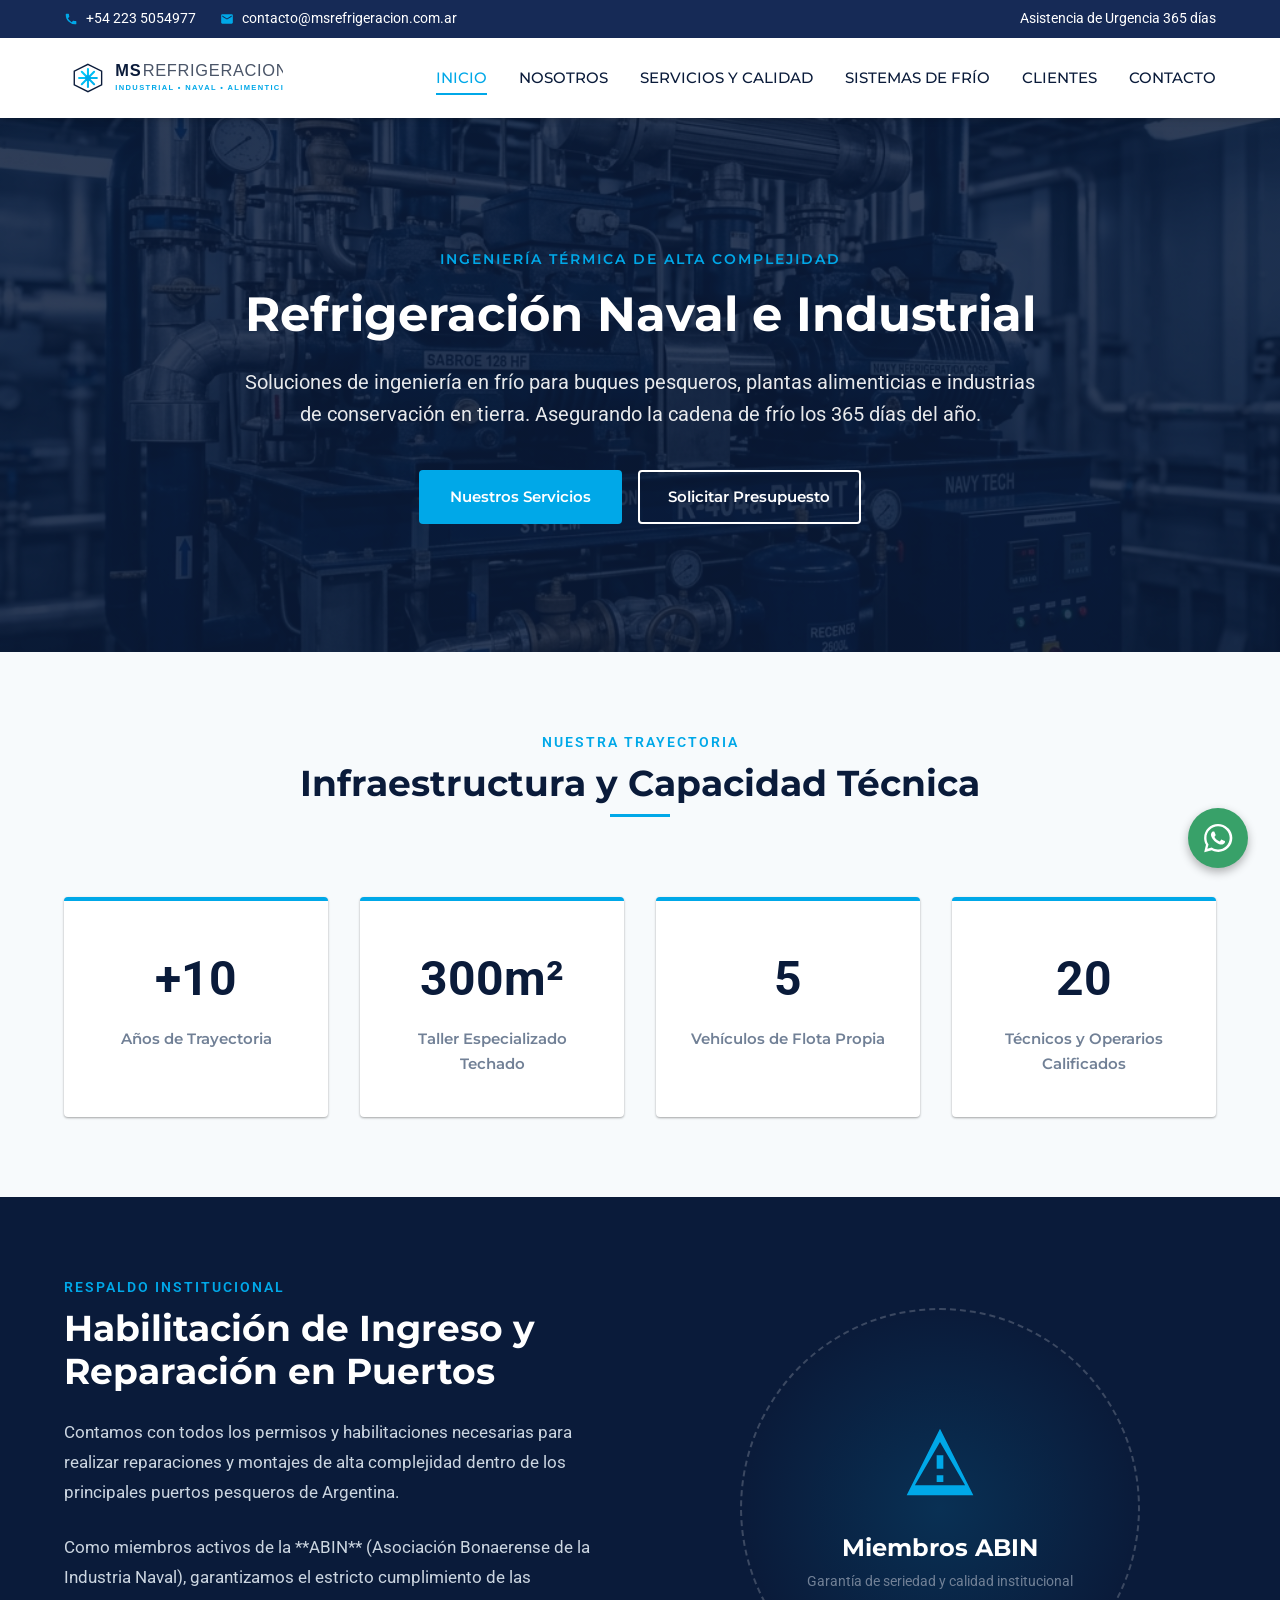
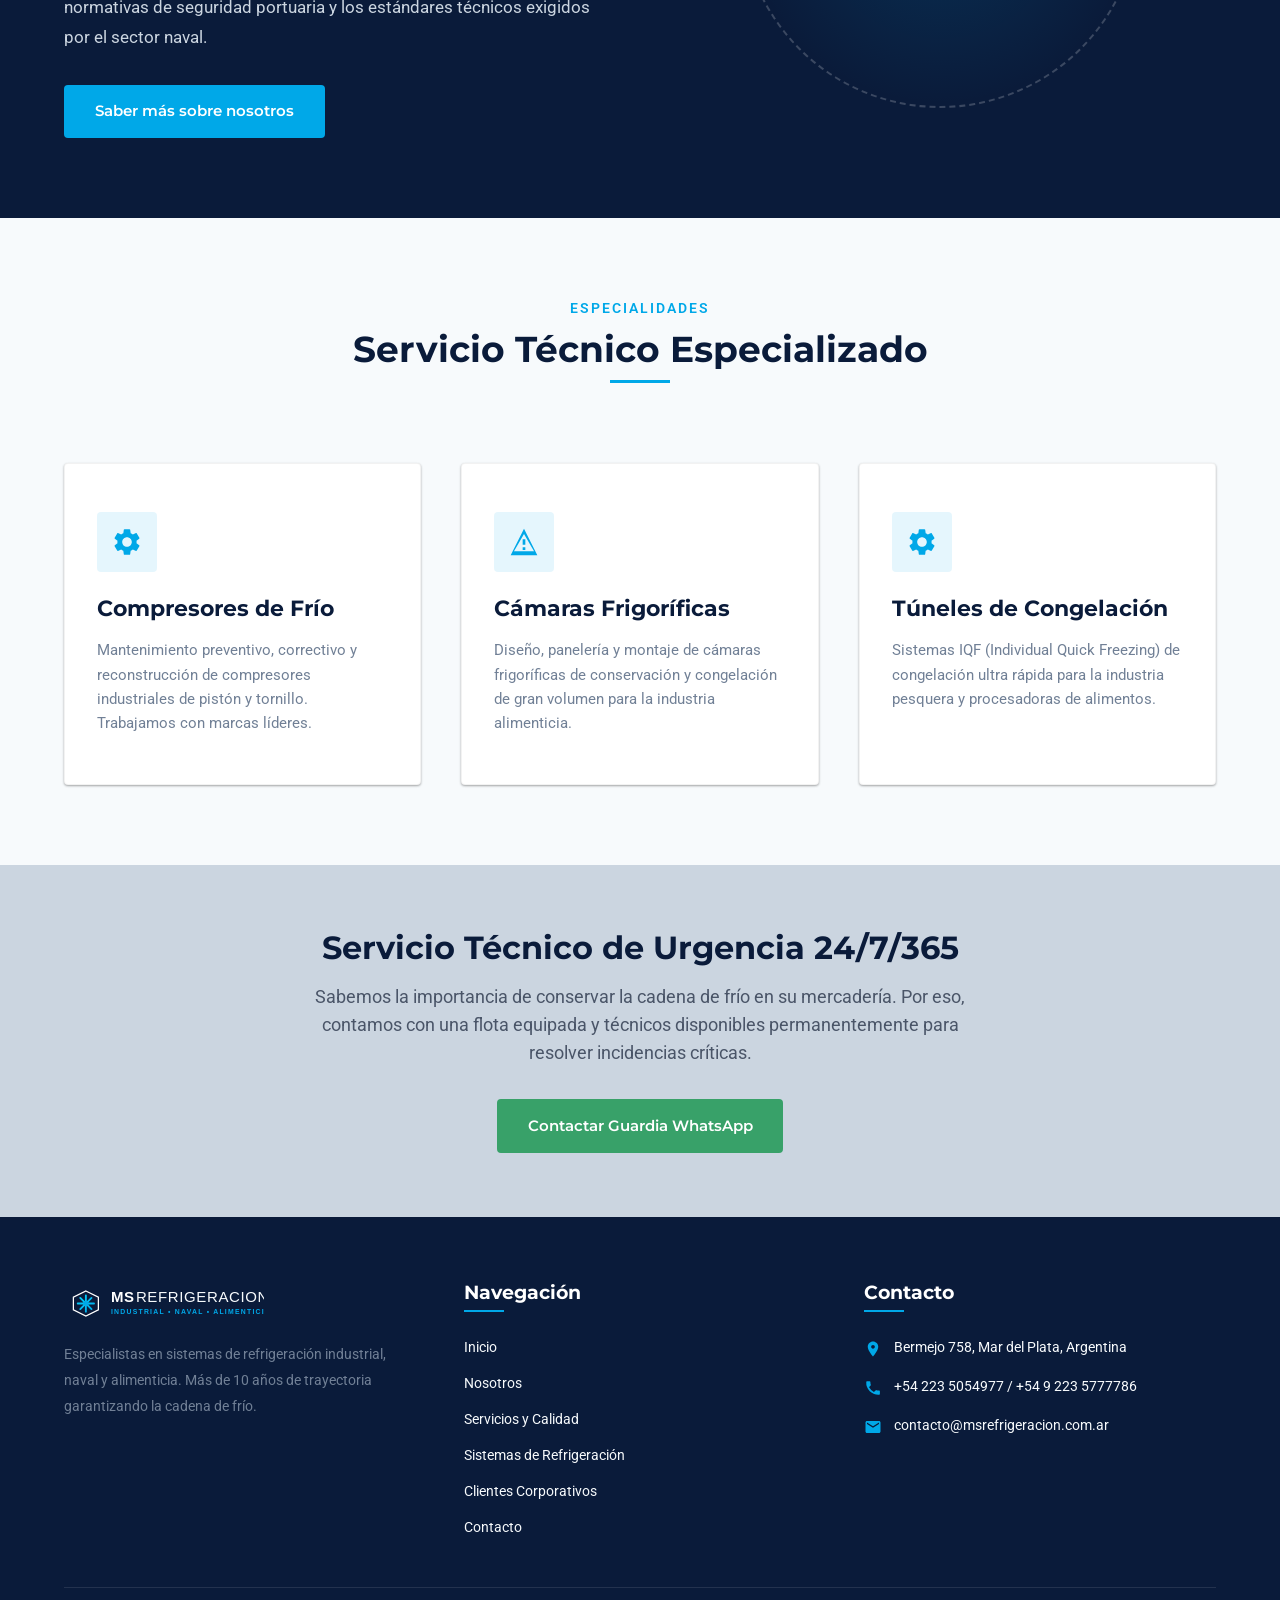
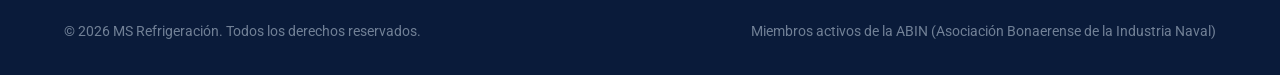
==== index.html @ 7b26f1f5 "Initial commit: Sitio web completo de MS Refrigeracion" ====
<!DOCTYPE html>
<html lang="es">
<head>
  <meta charset="UTF-8">
  <meta name="viewport" content="width=device-width, initial-scale=1.0">
  <title>MS Refrigeración | Refrigeración Industrial y Naval - Mar del Plata</title>
  <meta name="description" content="Especialistas en refrigeración industrial, naval y alimenticia en Mar del Plata. Más de 10 años de experiencia. Asistencia de urgencia 365 días del año. Miembros de ABIN.">
  <link rel="canonical" href="http://msrefrigeracion.com.ar/">
  
  <!-- CSS Stylesheet -->
  <link rel="stylesheet" href="css/styles.css">
  
  <!-- Favicon -->
  <link rel="icon" href="assets/images/logo.svg" type="image/svg+xml">
</head>
<body>

  <!-- Top Bar Contact Info -->
  <div class="top-bar">
    <div class="container">
      <div class="top-bar-info">
        <div class="top-bar-item">
          <svg xmlns="http://www.w3.org/2000/svg" viewBox="0 0 24 24"><path d="M6.62 10.79a15.15 15.15 0 0 0 6.59 6.59l2.2-2.2a1 1 0 0 1 1.11-.27 11.72 11.72 0 0 0 3.65.58 1 1 0 0 1 1 1v3.5a1 1 0 0 1-1 1A16 16 0 0 1 3 4a1 1 0 0 1 1-1h3.5a1 1 0 0 1 1 1 11.72 11.72 0 0 0 .58 3.65 1 1 0 0 1-.27 1.1l-2.21 2.24z"/></svg>
          <a href="tel:+542235054977">+54 223 5054977</a>
        </div>
        <div class="top-bar-item">
          <svg xmlns="http://www.w3.org/2000/svg" viewBox="0 0 24 24"><path d="M20 4H4c-1.1 0-1.99.9-1.99 2L2 18c0 1.1.9 2 2 2h16c1.1 0 2-.9 2-2V6c0-1.1-.9-2-2-2zm0 4l-8 5-8-5V6l8 5 8-5v2z"/></svg>
          <a href="mailto:contacto@msrefrigeracion.com.ar">contacto@msrefrigeracion.com.ar</a>
        </div>
      </div>
      <div class="top-bar-social">
        <span>Asistencia de Urgencia 365 días</span>
      </div>
    </div>
  </div>

  <!-- Navigation Header -->
  <header class="main-header">
    <div class="container">
      <a href="index.html" class="logo-link">
        <img src="assets/images/logo.svg" alt="MS Refrigeración" width="250" height="60">
      </a>
      
      <nav aria-label="Navegación principal">
        <button class="nav-toggle" aria-label="Abrir menú de navegación" aria-expanded="false">
          <span class="nav-toggle-bar"></span>
          <span class="nav-toggle-bar"></span>
          <span class="nav-toggle-bar"></span>
        </button>
        <ul class="nav-menu">
          <li><a href="index.html" class="nav-link active">INICIO</a></li>
          <li><a href="nosotros.html" class="nav-link">NOSOTROS</a></li>
          <li><a href="servicios.html" class="nav-link">SERVICIOS Y CALIDAD</a></li>
          <li><a href="industrias.html" class="nav-link">SISTEMAS DE FRÍO</a></li>
          <li><a href="clientes.html" class="nav-link">CLIENTES</a></li>
          <li><a href="contacto.html" class="nav-link">CONTACTO</a></li>
        </ul>
      </nav>
    </div>
  </header>

  <main>
    <!-- Hero Section -->
    <section class="hero" id="hero">
      <div class="container">
        <div class="hero-content">
          <span class="hero-tag">Ingeniería Térmica de Alta Complejidad</span>
          <h1>Refrigeración Naval e Industrial</h1>
          <p>Soluciones de ingeniería en frío para buques pesqueros, plantas alimenticias e industrias de conservación en tierra. Asegurando la cadena de frío los 365 días del año.</p>
          <div class="hero-buttons">
            <a href="servicios.html" class="btn btn-primary">Nuestros Servicios</a>
            <a href="contacto.html" class="btn btn-secondary">Solicitar Presupuesto</a>
          </div>
        </div>
      </div>
    </section>

    <!-- Key Statistics -->
    <section class="section" id="stats">
      <div class="container">
        <div class="section-title-wrap">
          <span class="section-tag">Nuestra Trayectoria</span>
          <h2 class="section-title">Infraestructura y Capacidad Técnica</h2>
        </div>
        
        <div class="stats-grid">
          <div class="stat-card">
            <span class="stat-number">+10</span>
            <span class="stat-label">Años de Trayectoria</span>
          </div>
          <div class="stat-card">
            <span class="stat-number">300m²</span>
            <span class="stat-label">Taller Especializado Techado</span>
          </div>
          <div class="stat-card">
            <span class="stat-number">5</span>
            <span class="stat-label">Vehículos de Flota Propia</span>
          </div>
          <div class="stat-card">
            <span class="stat-number">20</span>
            <span class="stat-label">Técnicos y Operarios Calificados</span>
          </div>
        </div>
      </div>
    </section>

    <!-- Core Value Proposition & ABIN Habilitation -->
    <section class="section section-dark" id="value-prop">
      <div class="container">
        <div class="contact-layout">
          <div>
            <span class="section-tag" style="color: var(--color-accent)">Respaldo Institucional</span>
            <h2 style="font-size: 2.25rem; margin-bottom: 1.5rem;">Habilitación de Ingreso y Reparación en Puertos</h2>
            <p style="margin-bottom: 1.5rem; font-size: 1.05rem; line-height: 1.8; color: #cbd5e0;">
              Contamos con todos los permisos y habilitaciones necesarias para realizar reparaciones y montajes de alta complejidad dentro de los principales puertos pesqueros de Argentina.
            </p>
            <p style="margin-bottom: 2rem; font-size: 1.05rem; line-height: 1.8; color: #cbd5e0;">
              Como miembros activos de la **ABIN** (Asociación Bonaerense de la Industria Naval), garantizamos el estricto cumplimiento de las normativas de seguridad portuaria y los estándares técnicos exigidos por el sector naval.
            </p>
            <a href="nosotros.html" class="btn btn-primary">Saber más sobre nosotros</a>
          </div>
          <div style="display: flex; align-items: center; justify-content: center;">
            <!-- Hexagonal Tech Graphic / Decorative Elements -->
            <div style="position: relative; width: 100%; max-width: 400px; aspect-ratio: 1; border: 2px dashed rgba(255,255,255,0.2); border-radius: 50%; display: flex; align-items: center; justify-content: center; padding: 2rem;">
              <div style="width: 100%; height: 100%; background: radial-gradient(circle, var(--color-accent) 0%, transparent 70%); opacity: 0.15; position: absolute; top:0; left:0; z-index: 1;"></div>
              <div style="position: relative; z-index: 2; text-align: center;">
                <svg xmlns="http://www.w3.org/2000/svg" viewBox="0 0 24 24" style="width: 80px; height: 80px; fill: var(--color-accent); margin-bottom: 1.5rem;"><path d="M12 2L2 22h20L12 2zm0 3.99L19.53 19H4.47L12 5.99zM13 16h-2v2h2v-2zm0-6h-2v4h2v-4z"/></svg>
                <h3 style="color: var(--color-bg-white); font-size: 1.5rem; margin-bottom: 0.5rem;">Miembros ABIN</h3>
                <p style="color: var(--color-text-muted); font-size: 0.9rem;">Garantía de seriedad y calidad institucional</p>
              </div>
            </div>
          </div>
        </div>
      </div>
    </section>

    <!-- Services Overview -->
    <section class="section" id="services-overview">
      <div class="container">
        <div class="section-title-wrap">
          <span class="section-tag">Especialidades</span>
          <h2 class="section-title">Servicio Técnico Especializado</h2>
        </div>
        
        <div class="features-grid">
          <div class="feature-card">
            <div class="feature-icon-wrap">
              <svg xmlns="http://www.w3.org/2000/svg" viewBox="0 0 24 24"><path d="M19.14 12.94c.04-.3.06-.61.06-.94 0-.32-.02-.64-.07-.94l2.03-1.58c.18-.14.23-.41.12-.61l-1.92-3.32c-.12-.22-.37-.29-.59-.22l-2.39.96c-.5-.38-1.03-.7-1.62-.94l-.36-2.54c-.04-.24-.24-.41-.48-.41h-3.84c-.24 0-.43.17-.47.41l-.36 2.54c-.59.24-1.13.57-1.62.94l-2.39-.96c-.22-.08-.47 0-.59.22L2.74 8.87c-.12.21-.08.47.12.61l2.03 1.58c-.05.3-.09.63-.09.94s.02.64.07.94l-2.03 1.58c-.18.14-.23.41-.12.61l1.92 3.32c.12.22.37.29.59.22l2.39-.96c.5.38 1.03.7 1.62.94l.36 2.54c.05.24.24.41.48.41h3.84c.24 0.01.44-.17.47-.41l.36-2.54c.59-.24 1.13-.56 1.62-.94l2.39.96c.22.08.47 0 .59-.22l1.92-3.32c.12-.22.07-.47-.12-.61l-2.01-1.58zM12 15.6c-1.98 0-3.6-1.62-3.6-3.6s1.62-3.6 3.6-3.6 3.6 1.62 3.6 3.6-1.62 3.6-3.6 3.6z"/></svg>
            </div>
            <h3>Compresores de Frío</h3>
            <p>Mantenimiento preventivo, correctivo y reconstrucción de compresores industriales de pistón y tornillo. Trabajamos con marcas líderes.</p>
          </div>
          
          <div class="feature-card">
            <div class="feature-icon-wrap">
              <svg xmlns="http://www.w3.org/2000/svg" viewBox="0 0 24 24"><path d="M12 2L2 22h20L12 2zm0 3.99L19.53 19H4.47L12 5.99zM13 16h-2v2h2v-2zm0-6h-2v4h2v-4z"/></svg>
            </div>
            <h3>Cámaras Frigoríficas</h3>
            <p>Diseño, panelería y montaje de cámaras frigoríficas de conservación y congelación de gran volumen para la industria alimenticia.</p>
          </div>
          
          <div class="feature-card">
            <div class="feature-icon-wrap">
              <svg xmlns="http://www.w3.org/2000/svg" viewBox="0 0 24 24"><path d="M19.14 12.94c.04-.3.06-.61.06-.94 0-.32-.02-.64-.07-.94l2.03-1.58c.18-.14.23-.41.12-.61l-1.92-3.32c-.12-.22-.37-.29-.59-.22l-2.39.96c-.5-.38-1.03-.7-1.62-.94l-.36-2.54c-.04-.24-.24-.41-.48-.41h-3.84c-.24 0-.43.17-.47.41l-.36 2.54c-.59.24-1.13.57-1.62.94l-2.39-.96c-.22-.08-.47 0-.59.22L2.74 8.87c-.12.21-.08.47.12.61l2.03 1.58c-.05.3-.09.63-.09.94s.02.64.07.94l-2.03 1.58c-.18.14-.23.41-.12.61l1.92 3.32c.12.22.37.29.59.22l2.39-.96c.5.38 1.03.7 1.62.94l.36 2.54c.05.24.24.41.48.41h3.84c.24 0.01.44-.17.47-.41l.36-2.54c.59-.24 1.13-.56 1.62-.94l2.39.96c.22.08.47 0 .59-.22l1.92-3.32c.12-.22.07-.47-.12-.61l-2.01-1.58zM12 15.6c-1.98 0-3.6-1.62-3.6-3.6s1.62-3.6 3.6-3.6 3.6 1.62 3.6 3.6-1.62 3.6-3.6 3.6z"/></svg>
            </div>
            <h3>Túneles de Congelación</h3>
            <p>Sistemas IQF (Individual Quick Freezing) de congelación ultra rápida para la industria pesquera y procesadoras de alimentos.</p>
          </div>
        </div>
      </div>
    </section>

    <!-- Urgency / Emergency Service Banner -->
    <section class="section" style="background-color: #cbd5e0; padding: 4rem 0;">
      <div class="container text-center">
        <h2 style="font-size: 2rem; margin-bottom: 1rem; color: var(--color-primary);">Servicio Técnico de Urgencia 24/7/365</h2>
        <p style="max-width: 700px; margin: 0 auto 2rem; font-size: 1.1rem; color: var(--color-secondary);">
          Sabemos la importancia de conservar la cadena de frío en su mercadería. Por eso, contamos con una flota equipada y técnicos disponibles permanentemente para resolver incidencias críticas.
        </p>
        <a href="https://wa.me/5492235777786?text=Hola,%20necesito%20asistencia%20tecnica%20de%20urgencia%20en%20planta/buque." class="btn btn-primary" target="_blank" rel="noopener noreferrer" style="background-color: var(--color-success); border-color: var(--color-success);">
          Contactar Guardia WhatsApp
        </a>
      </div>
    </section>
  </main>

  <!-- Footer -->
  <footer class="main-footer">
    <div class="container">
      <div class="footer-grid">
        <div class="footer-col">
          <div class="footer-logo">
            <img src="assets/images/logo-light.svg" alt="MS Refrigeración" width="200" height="48">
          </div>
          <p class="footer-about">
            Especialistas en sistemas de refrigeración industrial, naval y alimenticia. Más de 10 años de trayectoria garantizando la cadena de frío.
          </p>
        </div>
        
        <div class="footer-col">
          <h3>Navegación</h3>
          <ul class="footer-links">
            <li><a href="index.html">Inicio</a></li>
            <li><a href="nosotros.html">Nosotros</a></li>
            <li><a href="servicios.html">Servicios y Calidad</a></li>
            <li><a href="industrias.html">Sistemas de Refrigeración</a></li>
            <li><a href="clientes.html">Clientes Corporativos</a></li>
            <li><a href="contacto.html">Contacto</a></li>
          </ul>
        </div>
        
        <div class="footer-col">
          <h3>Contacto</h3>
          <ul class="footer-contact-list">
            <li class="footer-contact-item">
              <svg xmlns="http://www.w3.org/2000/svg" viewBox="0 0 24 24"><path d="M12 2C8.13 2 5 5.13 5 9c0 5.25 7 13 7 13s7-7.75 7-13c0-3.87-3.13-7-7-7zm0 9.5c-1.38 0-2.5-1.12-2.5-2.5s1.12-2.5 2.5-2.5 2.5 1.12 2.5 2.5-1.12 2.5-2.5 2.5z"/></svg>
              <span>Bermejo 758, Mar del Plata, Argentina</span>
            </li>
            <li class="footer-contact-item">
              <svg xmlns="http://www.w3.org/2000/svg" viewBox="0 0 24 24"><path d="M6.62 10.79a15.15 15.15 0 0 0 6.59 6.59l2.2-2.2a1 1 0 0 1 1.11-.27 11.72 11.72 0 0 0 3.65.58 1 1 0 0 1 1 1v3.5a1 1 0 0 1-1 1A16 16 0 0 1 3 4a1 1 0 0 1 1-1h3.5a1 1 0 0 1 1 1 11.72 11.72 0 0 0 .58 3.65 1 1 0 0 1-.27 1.1l-2.21 2.24z"/></svg>
              <span>+54 223 5054977 / +54 9 223 5777786</span>
            </li>
            <li class="footer-contact-item">
              <svg xmlns="http://www.w3.org/2000/svg" viewBox="0 0 24 24"><path d="M20 4H4c-1.1 0-1.99.9-1.99 2L2 18c0 1.1.9 2 2 2h16c1.1 0 2-.9 2-2V6c0-1.1-.9-2-2-2zm0 4l-8 5-8-5V6l8 5 8-5v2z"/></svg>
              <span>contacto@msrefrigeracion.com.ar</span>
            </li>
          </ul>
        </div>
      </div>
      
      <div class="footer-bottom">
        <p>&copy; 2026 MS Refrigeración. Todos los derechos reservados.</p>
        <p>Miembros activos de la ABIN (Asociación Bonaerense de la Industria Naval)</p>
      </div>
    </div>
  </footer>

  <!-- WhatsApp Floating Button -->
  <a href="https://wa.me/5492235777786?text=Hola,%20necesito%20asistencia%20tecnica%20de%20urgencia." class="whatsapp-float" target="_blank" rel="noopener noreferrer" aria-label="Contactar por WhatsApp para Urgencias">
    <svg xmlns="http://www.w3.org/2000/svg" viewBox="0 0 448 512">
      <path d="M380.9 97.1C339 55.1 283.2 32 223.9 32c-122.4 0-222 99.6-222 222 0 39.1 10.2 77.3 29.6 111L3.2 483l121.7-31.9c32.4 17.7 68.9 27 106.3 27h.1c122.4 0 222-99.6 222-222.2 0-59.3-23.2-115-65.1-157zm-157 341.6c-33.2 0-65.7-8.9-94-25.7l-6.7-4-69.8 18.3 18.7-68.1-4.4-7c-18.5-29.4-28.2-63.3-28.2-98.2 0-101.7 82.8-184.5 184.6-184.5 49.3 0 95.6 19.2 130.4 54.1 34.8 34.9 56.2 81.2 56.1 130.5 0 101.8-84.9 184.6-186.6 184.6zm101.2-138.2c-5.5-2.8-32.8-16.2-37.9-18-5.1-1.9-8.8-2.8-12.5 2.8-3.7 5.6-14.3 18-17.6 21.8-3.2 3.7-6.5 4.2-12 1.4-32.6-16.3-54-29.1-75.5-66-5.7-9.8 5.7-9.1 16.3-30.3 1.8-3.7.9-6.9-.5-9.7-1.4-2.8-12.5-30.1-17.1-41.2-4.5-10.8-9.1-9.3-12.5-9.5-3.2-.2-6.9-.2-10.6-.2-3.7 0-9.7 1.4-14.8 6.9-5.1 5.6-19.4 19-19.4 46.3 0 27.3 19.9 53.7 22.6 57.4 2.8 3.7 39.1 59.7 94.8 83.8 35.2 15.2 49 16.5 66.6 13.9 10.7-1.6 32.8-13.4 37.4-26.4 4.6-13 4.6-24.1 3.2-26.4-1.3-2.5-5-3.9-10.5-6.6z"/>
    </svg>
  </a>

  <!-- JavaScript file -->
  <script src="js/main.js"></script>
</body>
</html>
---- css/styles.css ----
/* ==========================================================================
   DESIGN SYSTEM & CUSTOM PROPERTIES
   ========================================================================== */
@import url('https://fonts.googleapis.com/css2?family=Montserrat:wght@400;500;600;700&family=Roboto:wght@400;500;700&display=swap');

:root {
  /* Color Palette */
  --color-primary: #0a1b3a;       /* Deep Navy Blue */
  --color-primary-light: #162a56; /* Navy Blue Light */
  --color-secondary: #4a5568;     /* Steel Gray */
  --color-accent: #00a8e8;        /* Ice Blue */
  --color-accent-hover: #008cc0;  /* Darker Ice Blue */
  --color-bg-light: #f7fafc;      /* Soft Light Gray */
  --color-bg-white: #ffffff;
  --color-text-dark: #1a202c;     /* Dark Charcoal */
  --color-text-muted: #718096;    /* Muted Slate */
  --color-success: #38a169;       /* WhatsApp Green / Success */
  --color-error: #e53e3e;

  /* Typography */
  --font-headers: 'Montserrat', sans-serif;
  --font-body: 'Roboto', sans-serif;

  /* Transitions */
  --transition-fast: all 0.2s ease-in-out;
  --transition-normal: all 0.3s ease;

  /* Shadows */
  --shadow-sm: 0 1px 3px rgba(0,0,0,0.12), 0 1px 2px rgba(0,0,0,0.24);
  --shadow-md: 0 4px 6px -1px rgba(0,0,0,0.1), 0 2px 4px -1px rgba(0,0,0,0.06);
  --shadow-lg: 0 10px 15px -3px rgba(0,0,0,0.1), 0 4px 6px -2px rgba(0,0,0,0.05);

  /* Max Widths */
  --container-max-width: 1200px;
}

/* ==========================================================================
   BASE STYLES & RESET
   ========================================================================== */
*, *::before, *::after {
  box-sizing: border-box;
  margin: 0;
  padding: 0;
}

html {
  font-size: 16px;
  scroll-behavior: smooth;
}

body {
  font-family: var(--font-body);
  color: var(--color-text-dark);
  background-color: var(--color-bg-light);
  line-height: 1.6;
  overflow-x: hidden;
  display: flex;
  flex-direction: column;
  min-height: 100vh;
}

h1, h2, h3, h4, h5, h6 {
  font-family: var(--font-headers);
  font-weight: 700;
  color: var(--color-primary);
  line-height: 1.2;
}

a {
  color: inherit;
  text-decoration: none;
  transition: var(--transition-fast);
}

img {
  max-width: 100%;
  height: auto;
  display: block;
}

/* ==========================================================================
   LAYOUT CONTAINERS
   ========================================================================== */
.container {
  width: 100%;
  max-width: var(--container-max-width);
  margin-left: auto;
  margin-right: auto;
  padding-left: 1.5rem;
  padding-right: 1.5rem;
}

.section {
  padding: 5rem 0;
}

.section-dark {
  background-color: var(--color-primary);
  color: var(--color-bg-white);
}

.section-dark h2 {
  color: var(--color-bg-white);
}

.text-center {
  text-align: center;
}

/* ==========================================================================
   UI COMPONENTS & BUTTONS
   ========================================================================== */
.btn {
  display: inline-block;
  font-family: var(--font-headers);
  font-weight: 600;
  padding: 0.8rem 1.8rem;
  border-radius: 4px;
  border: 2px solid transparent;
  cursor: pointer;
  text-align: center;
  transition: var(--transition-normal);
  font-size: 0.95rem;
}

.btn-primary {
  background-color: var(--color-accent);
  color: var(--color-bg-white);
}

.btn-primary:hover {
  background-color: var(--color-accent-hover);
  transform: translateY(-2px);
}

.btn-secondary {
  background-color: transparent;
  border-color: var(--color-bg-white);
  color: var(--color-bg-white);
}

.btn-secondary:hover {
  background-color: var(--color-bg-white);
  color: var(--color-primary);
  transform: translateY(-2px);
}

.btn-outline {
  background-color: transparent;
  border-color: var(--color-primary);
  color: var(--color-primary);
}

.btn-outline:hover {
  background-color: var(--color-primary);
  color: var(--color-bg-white);
  transform: translateY(-2px);
}

/* Floating WhatsApp Button */
.whatsapp-float {
  position: fixed;
  bottom: 2rem;
  right: 2rem;
  width: 60px;
  height: 60px;
  background-color: var(--color-success);
  color: var(--color-bg-white);
  border-radius: 50%;
  display: flex;
  align-items: center;
  justify-content: center;
  box-shadow: 0 4px 10px rgba(0,0,0,0.3);
  z-index: 999;
  transition: var(--transition-normal);
}

.whatsapp-float:hover {
  transform: scale(1.1);
  box-shadow: 0 6px 15px rgba(0,0,0,0.4);
}

.whatsapp-float svg {
  width: 32px;
  height: 32px;
  fill: currentColor;
}

/* ==========================================================================
   HEADER & NAVIGATION
   ========================================================================== */
.top-bar {
  background-color: var(--color-primary-light);
  color: var(--color-bg-white);
  padding: 0.5rem 0;
  font-size: 0.85rem;
}

.top-bar .container {
  display: flex;
  justify-content: space-between;
  align-items: center;
  flex-wrap: wrap;
  gap: 0.5rem;
}

.top-bar-info {
  display: flex;
  gap: 1.5rem;
  flex-wrap: wrap;
}

.top-bar-item {
  display: flex;
  align-items: center;
  gap: 0.5rem;
}

.top-bar-item svg {
  width: 14px;
  height: 14px;
  fill: var(--color-accent);
}

.main-header {
  background-color: var(--color-bg-white);
  position: sticky;
  top: 0;
  z-index: 100;
  box-shadow: var(--shadow-md);
}

.main-header .container {
  display: flex;
  justify-content: space-between;
  align-items: center;
  height: 80px;
}

.logo-link img {
  height: 48px;
  width: auto;
}

.nav-menu {
  display: flex;
  list-style: none;
  gap: 2rem;
  font-family: var(--font-headers);
  font-weight: 500;
  font-size: 0.95rem;
}

.nav-link {
  color: var(--color-primary);
  position: relative;
  padding: 0.5rem 0;
}

.nav-link::after {
  content: '';
  position: absolute;
  bottom: 0;
  left: 0;
  width: 0;
  height: 2px;
  background-color: var(--color-accent);
  transition: var(--transition-fast);
}

.nav-link:hover::after,
.nav-link.active::after {
  width: 100%;
}

.nav-link:hover,
.nav-link.active {
  color: var(--color-accent);
}

/* Mobile Menu Toggle */
.nav-toggle {
  display: none;
  background: none;
  border: none;
  cursor: pointer;
  padding: 0.5rem;
}

.nav-toggle-bar {
  display: block;
  width: 25px;
  height: 3px;
  background-color: var(--color-primary);
  margin: 5px 0;
  transition: var(--transition-fast);
}

/* ==========================================================================
   FOOTER
   ========================================================================== */
.main-footer {
  background-color: var(--color-primary);
  color: var(--color-bg-light);
  padding: 4rem 0 2rem;
  margin-top: auto;
  font-size: 0.9rem;
}

.footer-grid {
  display: grid;
  grid-template-columns: repeat(auto-fit, minmax(250px, 1fr));
  gap: 3rem;
  margin-bottom: 3rem;
}

.footer-col h3 {
  color: var(--color-bg-white);
  margin-bottom: 1.5rem;
  position: relative;
  padding-bottom: 0.5rem;
  font-size: 1.2rem;
}

.footer-col h3::after {
  content: '';
  position: absolute;
  bottom: 0;
  left: 0;
  width: 40px;
  height: 2px;
  background-color: var(--color-accent);
}

.footer-logo img {
  height: 45px;
  margin-bottom: 1rem;
}

.footer-about {
  line-height: 1.8;
  color: var(--color-text-muted);
}

.footer-links {
  list-style: none;
  display: flex;
  flex-direction: column;
  gap: 0.8rem;
}

.footer-links a:hover {
  color: var(--color-accent);
  padding-left: 5px;
}

.footer-contact-list {
  list-style: none;
  display: flex;
  flex-direction: column;
  gap: 1rem;
}

.footer-contact-item {
  display: flex;
  align-items: flex-start;
  gap: 0.75rem;
}

.footer-contact-item svg {
  width: 18px;
  height: 18px;
  fill: var(--color-accent);
  margin-top: 0.2rem;
  flex-shrink: 0;
}

.footer-bottom {
  border-top: 1px solid rgba(255,255,255,0.1);
  padding-top: 2rem;
  display: flex;
  justify-content: space-between;
  align-items: center;
  flex-wrap: wrap;
  gap: 1rem;
  color: var(--color-text-muted);
}

/* ==========================================================================
   PAGE-SPECIFIC SECTIONS
   ========================================================================== */

/* Hero Section */
.hero {
  position: relative;
  background: linear-gradient(rgba(10, 27, 58, 0.85), rgba(10, 27, 58, 0.85)), url('../assets/images/hero-bg.webp') no-repeat center center / cover;
  color: var(--color-bg-white);
  padding: 8rem 0;
  text-align: center;
}

.hero-content {
  max-width: 800px;
  margin: 0 auto;
}

.hero-tag {
  color: var(--color-accent);
  font-family: var(--font-headers);
  text-transform: uppercase;
  letter-spacing: 2px;
  font-weight: 600;
  display: inline-block;
  margin-bottom: 1rem;
  font-size: 0.9rem;
}

.hero h1 {
  color: var(--color-bg-white);
  font-size: 3rem;
  margin-bottom: 1.5rem;
  line-height: 1.15;
}

.hero p {
  font-size: 1.25rem;
  margin-bottom: 2.5rem;
  color: rgba(255,255,255,0.9);
}

.hero-buttons {
  display: flex;
  gap: 1rem;
  justify-content: center;
  flex-wrap: wrap;
}

/* Section Titles */
.section-title-wrap {
  margin-bottom: 4rem;
  text-align: center;
}

.section-tag {
  color: var(--color-accent);
  text-transform: uppercase;
  letter-spacing: 2px;
  font-weight: 600;
  font-size: 0.85rem;
  display: block;
  margin-bottom: 0.5rem;
}

.section-title {
  font-size: 2.25rem;
  margin-bottom: 1rem;
  position: relative;
  display: inline-block;
  padding-bottom: 0.75rem;
}

.section-title::after {
  content: '';
  position: absolute;
  bottom: 0;
  left: 50%;
  transform: translateX(-50%);
  width: 60px;
  height: 3px;
  background-color: var(--color-accent);
}

/* Stats / Grid Section */
.stats-grid {
  display: grid;
  grid-template-columns: repeat(auto-fit, minmax(220px, 1fr));
  gap: 2rem;
}

.stat-card {
  background-color: var(--color-bg-white);
  padding: 2.5rem 2rem;
  text-align: center;
  border-radius: 4px;
  box-shadow: var(--shadow-sm);
  border-top: 4px solid var(--color-accent);
  transition: var(--transition-normal);
}

.stat-card:hover {
  transform: translateY(-5px);
  box-shadow: var(--shadow-lg);
}

.stat-number {
  font-size: 3rem;
  font-weight: 700;
  color: var(--color-primary);
  margin-bottom: 0.5rem;
  display: block;
}

.stat-label {
  font-family: var(--font-headers);
  font-weight: 600;
  color: var(--color-text-muted);
  font-size: 0.95rem;
}

/* Services / Features Grid */
.features-grid {
  display: grid;
  grid-template-columns: repeat(auto-fit, minmax(300px, 1fr));
  gap: 2.5rem;
}

.feature-card {
  background-color: var(--color-bg-white);
  padding: 3rem 2rem;
  border-radius: 4px;
  box-shadow: var(--shadow-sm);
  transition: var(--transition-normal);
  border: 1px solid rgba(0,0,0,0.05);
}

.feature-card:hover {
  transform: translateY(-5px);
  box-shadow: var(--shadow-lg);
}

.feature-icon-wrap {
  width: 60px;
  height: 60px;
  background-color: rgba(0, 168, 232, 0.1);
  border-radius: 4px;
  display: flex;
  align-items: center;
  justify-content: center;
  margin-bottom: 1.5rem;
}

.feature-icon-wrap svg {
  width: 32px;
  height: 32px;
  fill: var(--color-accent);
}

.feature-card h3 {
  margin-bottom: 1rem;
  font-size: 1.35rem;
}

.feature-card p {
  color: var(--color-text-muted);
  font-size: 0.95rem;
}

/* Contact Info & Map layout */
.contact-layout {
  display: grid;
  grid-template-columns: 1fr 1fr;
  gap: 3rem;
}

@media (max-width: 992px) {
  .contact-layout {
    grid-template-columns: 1fr;
  }
}

.contact-card-wrap {
  background-color: var(--color-bg-white);
  padding: 3rem;
  border-radius: 4px;
  box-shadow: var(--shadow-md);
}

.contact-card-wrap h3 {
  margin-bottom: 1.5rem;
}

.form-group {
  margin-bottom: 1.5rem;
}

.form-group label {
  display: block;
  font-family: var(--font-headers);
  font-weight: 600;
  font-size: 0.85rem;
  margin-bottom: 0.5rem;
  color: var(--color-primary);
}

.form-control {
  width: 100%;
  padding: 0.8rem 1rem;
  border: 1px solid rgba(0,0,0,0.15);
  border-radius: 4px;
  font-family: var(--font-body);
  font-size: 0.95rem;
  transition: var(--transition-fast);
}

.form-control:focus {
  outline: none;
  border-color: var(--color-accent);
  box-shadow: 0 0 0 3px rgba(0,168,232,0.15);
}

textarea.form-control {
  resize: vertical;
  min-height: 120px;
}

.map-container {
  border-radius: 4px;
  overflow: hidden;
  box-shadow: var(--shadow-md);
  height: 100%;
  min-height: 350px;
}

.map-container iframe {
  width: 100%;
  height: 100%;
  border: 0;
  display: block;
}

/* Client Logo Grid */
.clients-grid {
  display: grid;
  grid-template-columns: repeat(auto-fill, minmax(200px, 1fr));
  gap: 2rem;
}

.client-card {
  background-color: var(--color-bg-white);
  padding: 2rem;
  display: flex;
  align-items: center;
  justify-content: center;
  border-radius: 4px;
  box-shadow: var(--shadow-sm);
  border: 1px solid rgba(0,0,0,0.05);
  min-height: 120px;
  text-align: center;
  transition: var(--transition-normal);
}

.client-card:hover {
  box-shadow: var(--shadow-md);
  transform: scale(1.02);
}

.client-name {
  font-family: var(--font-headers);
  font-weight: 600;
  color: var(--color-primary);
  font-size: 1.1rem;
}

/* Page Header component */
.page-header {
  background: linear-gradient(rgba(10, 27, 58, 0.9), rgba(10, 27, 58, 0.9)), url('../assets/images/page-header-bg.webp') no-repeat center center / cover;
  color: var(--color-bg-white);
  padding: 5rem 0;
  text-align: center;
}

.page-header h1 {
  color: var(--color-bg-white);
  font-size: 2.5rem;
  margin-bottom: 0.5rem;
}

.breadcrumb {
  display: flex;
  justify-content: center;
  list-style: none;
  gap: 0.5rem;
  font-size: 0.9rem;
  color: rgba(255,255,255,0.7);
}

.breadcrumb a {
  color: var(--color-accent);
}

.breadcrumb li::after {
  content: '/';
  margin-left: 0.5rem;
}

.breadcrumb li:last-child::after {
  display: none;
}

.breadcrumb li:last-child {
  color: var(--color-bg-white);
}

/* ==========================================================================
   RESPONSIVE MEDIA QUERIES (MOBILE-FIRST)
   ========================================================================== */
@media (max-width: 768px) {
  h1 { font-size: 2.25rem; }
  .hero h1 { font-size: 2.25rem; }
  .section { padding: 3.5rem 0; }
  
  .nav-menu {
    position: fixed;
    top: 80px;
    left: -100%;
    width: 100%;
    height: calc(100vh - 80px);
    background-color: var(--color-bg-white);
    flex-direction: column;
    gap: 1.5rem;
    padding: 3rem 1.5rem;
    box-shadow: 0 10px 15px -3px rgba(0,0,0,0.1);
    transition: var(--transition-normal);
    z-index: 99;
  }
  
  .nav-menu.open {
    left: 0;
  }
  
  .nav-toggle {
    display: block;
  }

  .nav-toggle.open .nav-toggle-bar:nth-child(1) {
    transform: translateY(8px) rotate(45deg);
  }

  .nav-toggle.open .nav-toggle-bar:nth-child(2) {
    opacity: 0;
  }

  .nav-toggle.open .nav-toggle-bar:nth-child(3) {
    transform: translateY(-8px) rotate(-45deg);
  }
}
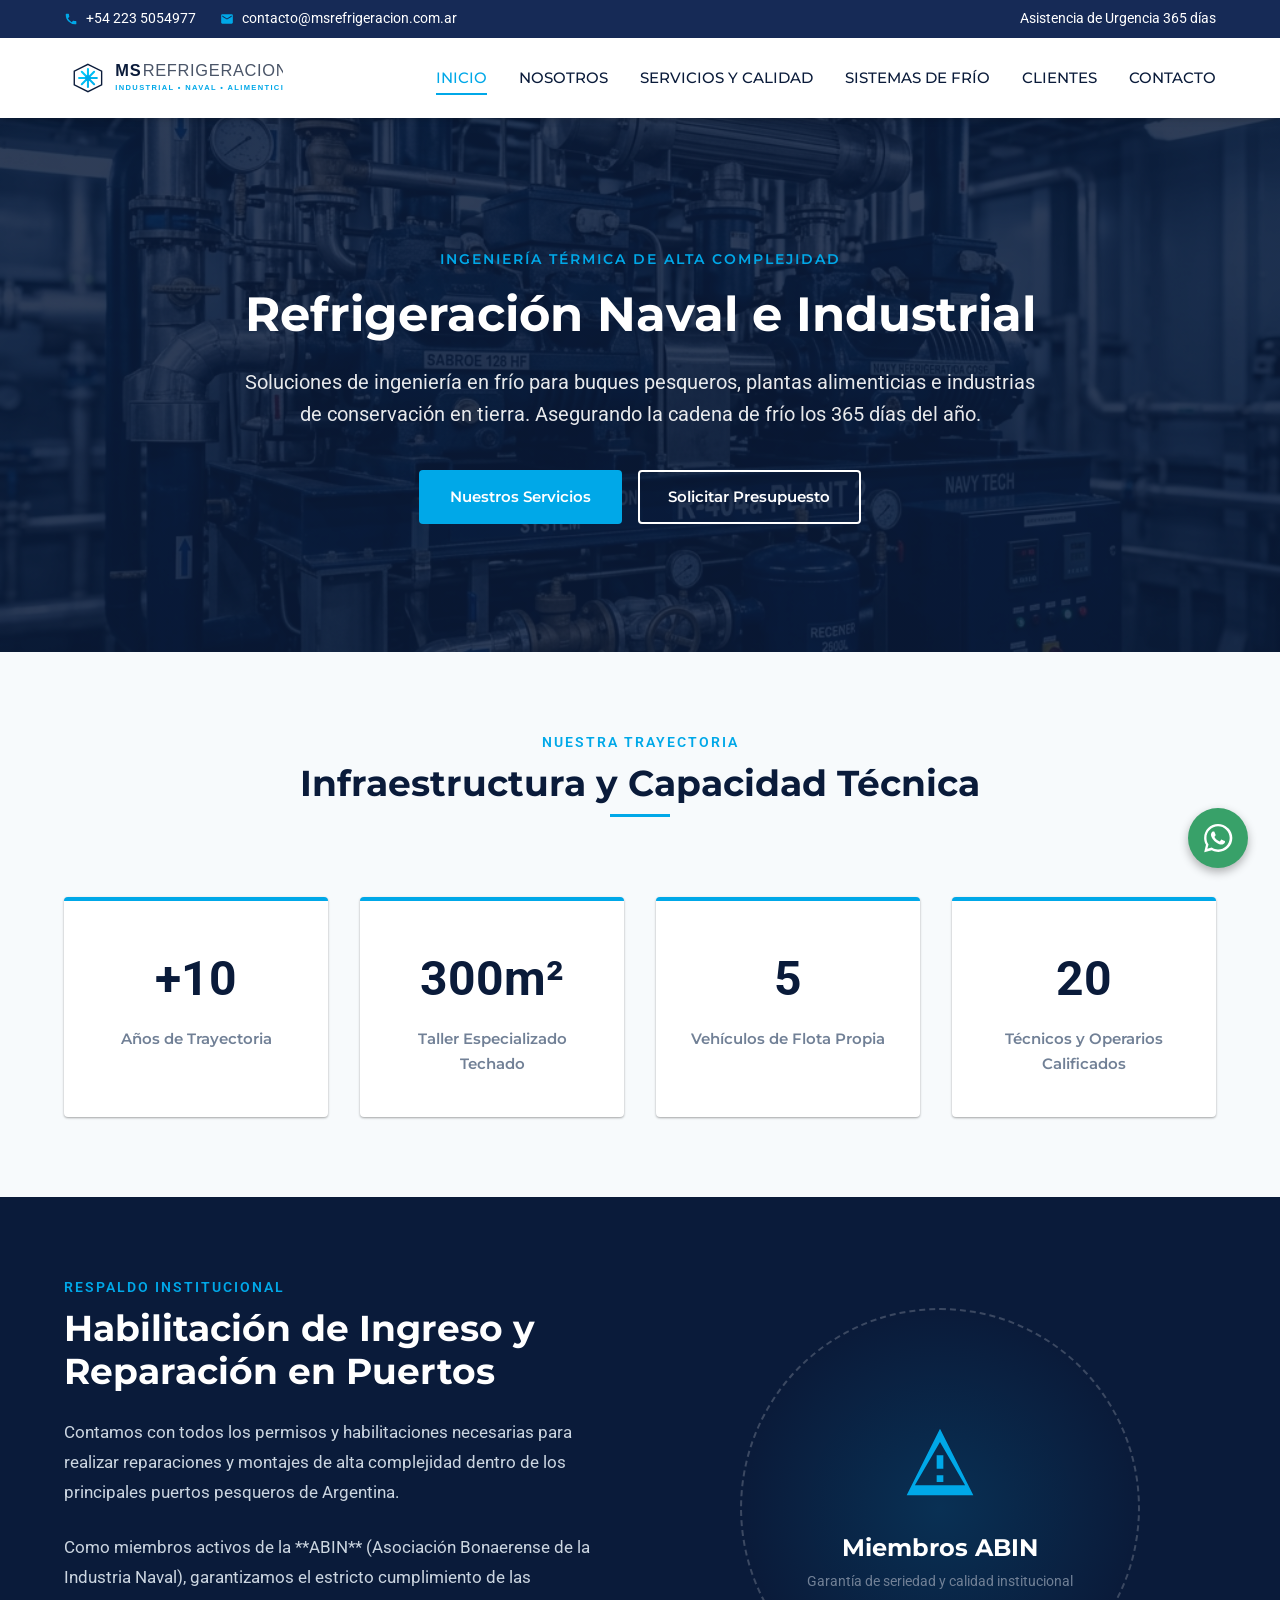
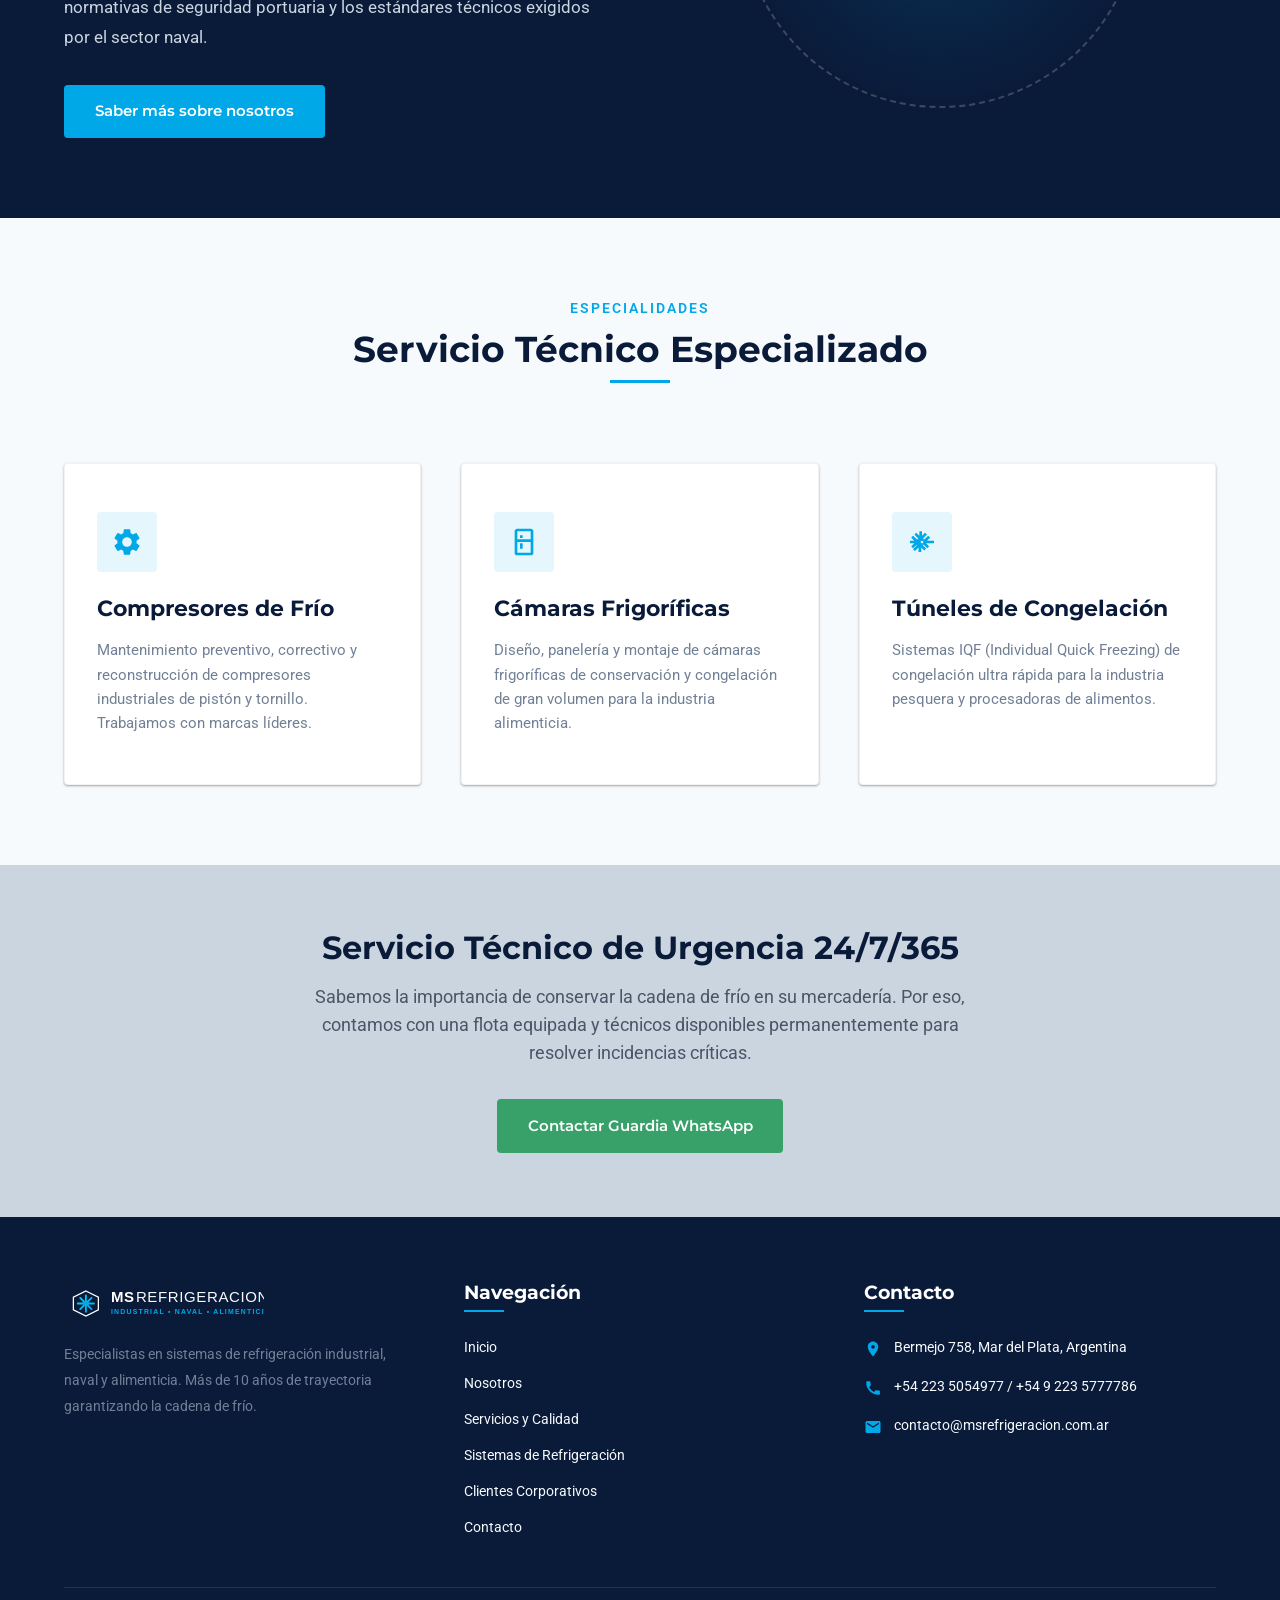
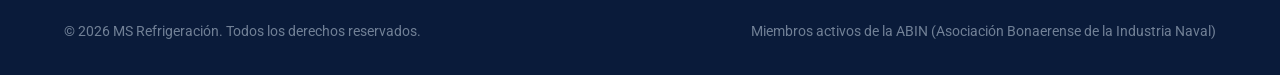
==== commit f558acd3: "Refactor: Extract inline styles, fix feature SVG icons, update canonicals to HTTPS, and load main.js" ====
--- a/index.html
+++ b/index.html
@@ -5,10 +5,13 @@
   <meta name="viewport" content="width=device-width, initial-scale=1.0">
   <title>MS Refrigeración | Refrigeración Industrial y Naval - Mar del Plata</title>
   <meta name="description" content="Especialistas en refrigeración industrial, naval y alimenticia en Mar del Plata. Más de 10 años de experiencia. Asistencia de urgencia 365 días del año. Miembros de ABIN.">
-  <link rel="canonical" href="http://msrefrigeracion.com.ar/">
+  <link rel="canonical" href="https://msrefrigeracion.com.ar/">
   
   <!-- CSS Stylesheet -->
   <link rel="stylesheet" href="css/styles.css">
+  
+  <!-- JavaScript file (Deferred) -->
+  <script src="js/main.js" defer></script>
   
   <!-- Favicon -->
   <link rel="icon" href="assets/images/logo.svg" type="image/svg+xml">
@@ -109,24 +112,24 @@
       <div class="container">
         <div class="contact-layout">
           <div>
-            <span class="section-tag" style="color: var(--color-accent)">Respaldo Institucional</span>
-            <h2 style="font-size: 2.25rem; margin-bottom: 1.5rem;">Habilitación de Ingreso y Reparación en Puertos</h2>
-            <p style="margin-bottom: 1.5rem; font-size: 1.05rem; line-height: 1.8; color: #cbd5e0;">
+            <span class="section-tag text-accent">Respaldo Institucional</span>
+            <h2 class="abin-title">Habilitación de Ingreso y Reparación en Puertos</h2>
+            <p class="abin-text">
               Contamos con todos los permisos y habilitaciones necesarias para realizar reparaciones y montajes de alta complejidad dentro de los principales puertos pesqueros de Argentina.
             </p>
-            <p style="margin-bottom: 2rem; font-size: 1.05rem; line-height: 1.8; color: #cbd5e0;">
+            <p class="abin-text-last">
               Como miembros activos de la **ABIN** (Asociación Bonaerense de la Industria Naval), garantizamos el estricto cumplimiento de las normativas de seguridad portuaria y los estándares técnicos exigidos por el sector naval.
             </p>
             <a href="nosotros.html" class="btn btn-primary">Saber más sobre nosotros</a>
           </div>
-          <div style="display: flex; align-items: center; justify-content: center;">
+          <div class="abin-graphic-wrapper">
             <!-- Hexagonal Tech Graphic / Decorative Elements -->
-            <div style="position: relative; width: 100%; max-width: 400px; aspect-ratio: 1; border: 2px dashed rgba(255,255,255,0.2); border-radius: 50%; display: flex; align-items: center; justify-content: center; padding: 2rem;">
-              <div style="width: 100%; height: 100%; background: radial-gradient(circle, var(--color-accent) 0%, transparent 70%); opacity: 0.15; position: absolute; top:0; left:0; z-index: 1;"></div>
-              <div style="position: relative; z-index: 2; text-align: center;">
-                <svg xmlns="http://www.w3.org/2000/svg" viewBox="0 0 24 24" style="width: 80px; height: 80px; fill: var(--color-accent); margin-bottom: 1.5rem;"><path d="M12 2L2 22h20L12 2zm0 3.99L19.53 19H4.47L12 5.99zM13 16h-2v2h2v-2zm0-6h-2v4h2v-4z"/></svg>
-                <h3 style="color: var(--color-bg-white); font-size: 1.5rem; margin-bottom: 0.5rem;">Miembros ABIN</h3>
-                <p style="color: var(--color-text-muted); font-size: 0.9rem;">Garantía de seriedad y calidad institucional</p>
+            <div class="abin-graphic-container">
+              <div class="abin-graphic-glow"></div>
+              <div class="abin-graphic-content">
+                <svg xmlns="http://www.w3.org/2000/svg" viewBox="0 0 24 24" class="abin-graphic-icon"><path d="M12 2L2 22h20L12 2zm0 3.99L19.53 19H4.47L12 5.99zM13 16h-2v2h2v-2zm0-6h-2v4h2v-4z"/></svg>
+                <h3 class="abin-graphic-title">Miembros ABIN</h3>
+                <p class="abin-graphic-subtitle">Garantía de seriedad y calidad institucional</p>
               </div>
             </div>
           </div>
@@ -153,7 +156,7 @@
           
           <div class="feature-card">
             <div class="feature-icon-wrap">
-              <svg xmlns="http://www.w3.org/2000/svg" viewBox="0 0 24 24"><path d="M12 2L2 22h20L12 2zm0 3.99L19.53 19H4.47L12 5.99zM13 16h-2v2h2v-2zm0-6h-2v4h2v-4z"/></svg>
+              <svg xmlns="http://www.w3.org/2000/svg" viewBox="0 0 24 24"><path d="M7 2h10a2 2 0 0 1 2 2v16a2 2 0 0 1-2 2H7a2 2 0 0 1-2-2V4a2 2 0 0 1 2-2zm0 2v6h10V4H7zm0 8v8h10v-8H7zm2-5h2v2H9V7zm0 6h2v4H9v-4z"/></svg>
             </div>
             <h3>Cámaras Frigoríficas</h3>
             <p>Diseño, panelería y montaje de cámaras frigoríficas de conservación y congelación de gran volumen para la industria alimenticia.</p>
@@ -161,7 +164,7 @@
           
           <div class="feature-card">
             <div class="feature-icon-wrap">
-              <svg xmlns="http://www.w3.org/2000/svg" viewBox="0 0 24 24"><path d="M19.14 12.94c.04-.3.06-.61.06-.94 0-.32-.02-.64-.07-.94l2.03-1.58c.18-.14.23-.41.12-.61l-1.92-3.32c-.12-.22-.37-.29-.59-.22l-2.39.96c-.5-.38-1.03-.7-1.62-.94l-.36-2.54c-.04-.24-.24-.41-.48-.41h-3.84c-.24 0-.43.17-.47.41l-.36 2.54c-.59.24-1.13.57-1.62.94l-2.39-.96c-.22-.08-.47 0-.59.22L2.74 8.87c-.12.21-.08.47.12.61l2.03 1.58c-.05.3-.09.63-.09.94s.02.64.07.94l-2.03 1.58c-.18.14-.23.41-.12.61l1.92 3.32c.12.22.37.29.59.22l2.39-.96c.5.38 1.03.7 1.62.94l.36 2.54c.05.24.24.41.48.41h3.84c.24 0.01.44-.17.47-.41l.36-2.54c.59-.24 1.13-.56 1.62-.94l2.39.96c.22.08.47 0 .59-.22l1.92-3.32c.12-.22.07-.47-.12-.61l-2.01-1.58zM12 15.6c-1.98 0-3.6-1.62-3.6-3.6s1.62-3.6 3.6-3.6 3.6 1.62 3.6 3.6-1.62 3.6-3.6 3.6z"/></svg>
+              <svg xmlns="http://www.w3.org/2000/svg" viewBox="0 0 24 24"><path d="M19 11h-3.18l2.29-2.29-1.42-1.42L13.83 10H13V9.17l2.71-2.71-1.42-1.42L12 7.33v-3.33h-2v3.33L7.71 5.04 6.29 6.46 9 9.17V10h-.83L5.29 7.29 3.88 8.71 6.18 11H3v2h3.18l-2.29 2.29 1.42 1.42 2.87-2.88H8v.83l-2.71 2.71 1.42 1.42 2.71-2.71v3.33h2v-3.33l2.29 2.29 1.42-1.42-2.71-2.71V14h.83l2.71 2.71 1.42-1.42-2.29-2.29H21v-2zM12 13c-.55 0-1-.45-1-1s.45-1 1-1 1 .45 1 1-.45 1-1 1z"/></svg>
             </div>
             <h3>Túneles de Congelación</h3>
             <p>Sistemas IQF (Individual Quick Freezing) de congelación ultra rápida para la industria pesquera y procesadoras de alimentos.</p>
@@ -171,13 +174,13 @@
     </section>
 
     <!-- Urgency / Emergency Service Banner -->
-    <section class="section" style="background-color: #cbd5e0; padding: 4rem 0;">
+    <section class="section urgency-banner">
       <div class="container text-center">
-        <h2 style="font-size: 2rem; margin-bottom: 1rem; color: var(--color-primary);">Servicio Técnico de Urgencia 24/7/365</h2>
-        <p style="max-width: 700px; margin: 0 auto 2rem; font-size: 1.1rem; color: var(--color-secondary);">
+        <h2 class="urgency-title">Servicio Técnico de Urgencia 24/7/365</h2>
+        <p class="urgency-text">
           Sabemos la importancia de conservar la cadena de frío en su mercadería. Por eso, contamos con una flota equipada y técnicos disponibles permanentemente para resolver incidencias críticas.
         </p>
-        <a href="https://wa.me/5492235777786?text=Hola,%20necesito%20asistencia%20tecnica%20de%20urgencia%20en%20planta/buque." class="btn btn-primary" target="_blank" rel="noopener noreferrer" style="background-color: var(--color-success); border-color: var(--color-success);">
+        <a href="https://wa.me/5492235777786?text=Hola,%20necesito%20asistencia%20tecnica%20de%20urgencia%20en%20planta/buque." class="btn btn-primary btn-whatsapp" target="_blank" rel="noopener noreferrer">
           Contactar Guardia WhatsApp
         </a>
       </div>
@@ -242,7 +245,5 @@
     </svg>
   </a>
 
-  <!-- JavaScript file -->
-  <script src="js/main.js"></script>
 </body>
 </html>
--- a/css/styles.css
+++ b/css/styles.css
@@ -699,6 +699,117 @@
 
 .breadcrumb li:last-child {
   color: var(--color-bg-white);
+}
+
+/* ==========================================================================
+   SECTIONS: ABIN & URGENCY BANNER
+   ========================================================================== */
+.abin-title {
+  font-size: 2.25rem;
+  margin-bottom: 1.5rem;
+}
+
+.abin-text {
+  margin-bottom: 1.5rem;
+  font-size: 1.05rem;
+  line-height: 1.8;
+  color: #cbd5e0;
+}
+
+.abin-text-last {
+  margin-bottom: 2rem;
+  font-size: 1.05rem;
+  line-height: 1.8;
+  color: #cbd5e0;
+}
+
+.abin-graphic-wrapper {
+  display: flex;
+  align-items: center;
+  justify-content: center;
+}
+
+.abin-graphic-container {
+  position: relative;
+  width: 100%;
+  max-width: 400px;
+  aspect-ratio: 1;
+  border: 2px dashed rgba(255,255,255,0.2);
+  border-radius: 50%;
+  display: flex;
+  align-items: center;
+  justify-content: center;
+  padding: 2rem;
+}
+
+.abin-graphic-glow {
+  width: 100%;
+  height: 100%;
+  background: radial-gradient(circle, var(--color-accent) 0%, transparent 70%);
+  opacity: 0.15;
+  position: absolute;
+  top: 0;
+  left: 0;
+  z-index: 1;
+}
+
+.abin-graphic-content {
+  position: relative;
+  z-index: 2;
+  text-align: center;
+}
+
+.abin-graphic-icon {
+  width: 80px;
+  height: 80px;
+  fill: var(--color-accent);
+  margin-bottom: 1.5rem;
+}
+
+.abin-graphic-title {
+  color: var(--color-bg-white);
+  font-size: 1.5rem;
+  margin-bottom: 0.5rem;
+}
+
+.abin-graphic-subtitle {
+  color: var(--color-text-muted);
+  font-size: 0.9rem;
+}
+
+/* Urgency Banner */
+.urgency-banner {
+  background-color: #cbd5e0;
+  padding: 4rem 0;
+}
+
+.urgency-title {
+  font-size: 2rem;
+  margin-bottom: 1rem;
+  color: var(--color-primary);
+}
+
+.urgency-text {
+  max-width: 700px;
+  margin: 0 auto 2rem;
+  font-size: 1.1rem;
+  color: var(--color-secondary);
+}
+
+.btn-whatsapp {
+  background-color: var(--color-success);
+  border-color: var(--color-success);
+  color: var(--color-bg-white);
+}
+
+.btn-whatsapp:hover {
+  background-color: #2f855a;
+  border-color: #2f855a;
+  color: var(--color-bg-white);
+}
+
+.text-accent {
+  color: var(--color-accent) !important;
 }
 
 /* ==========================================================================
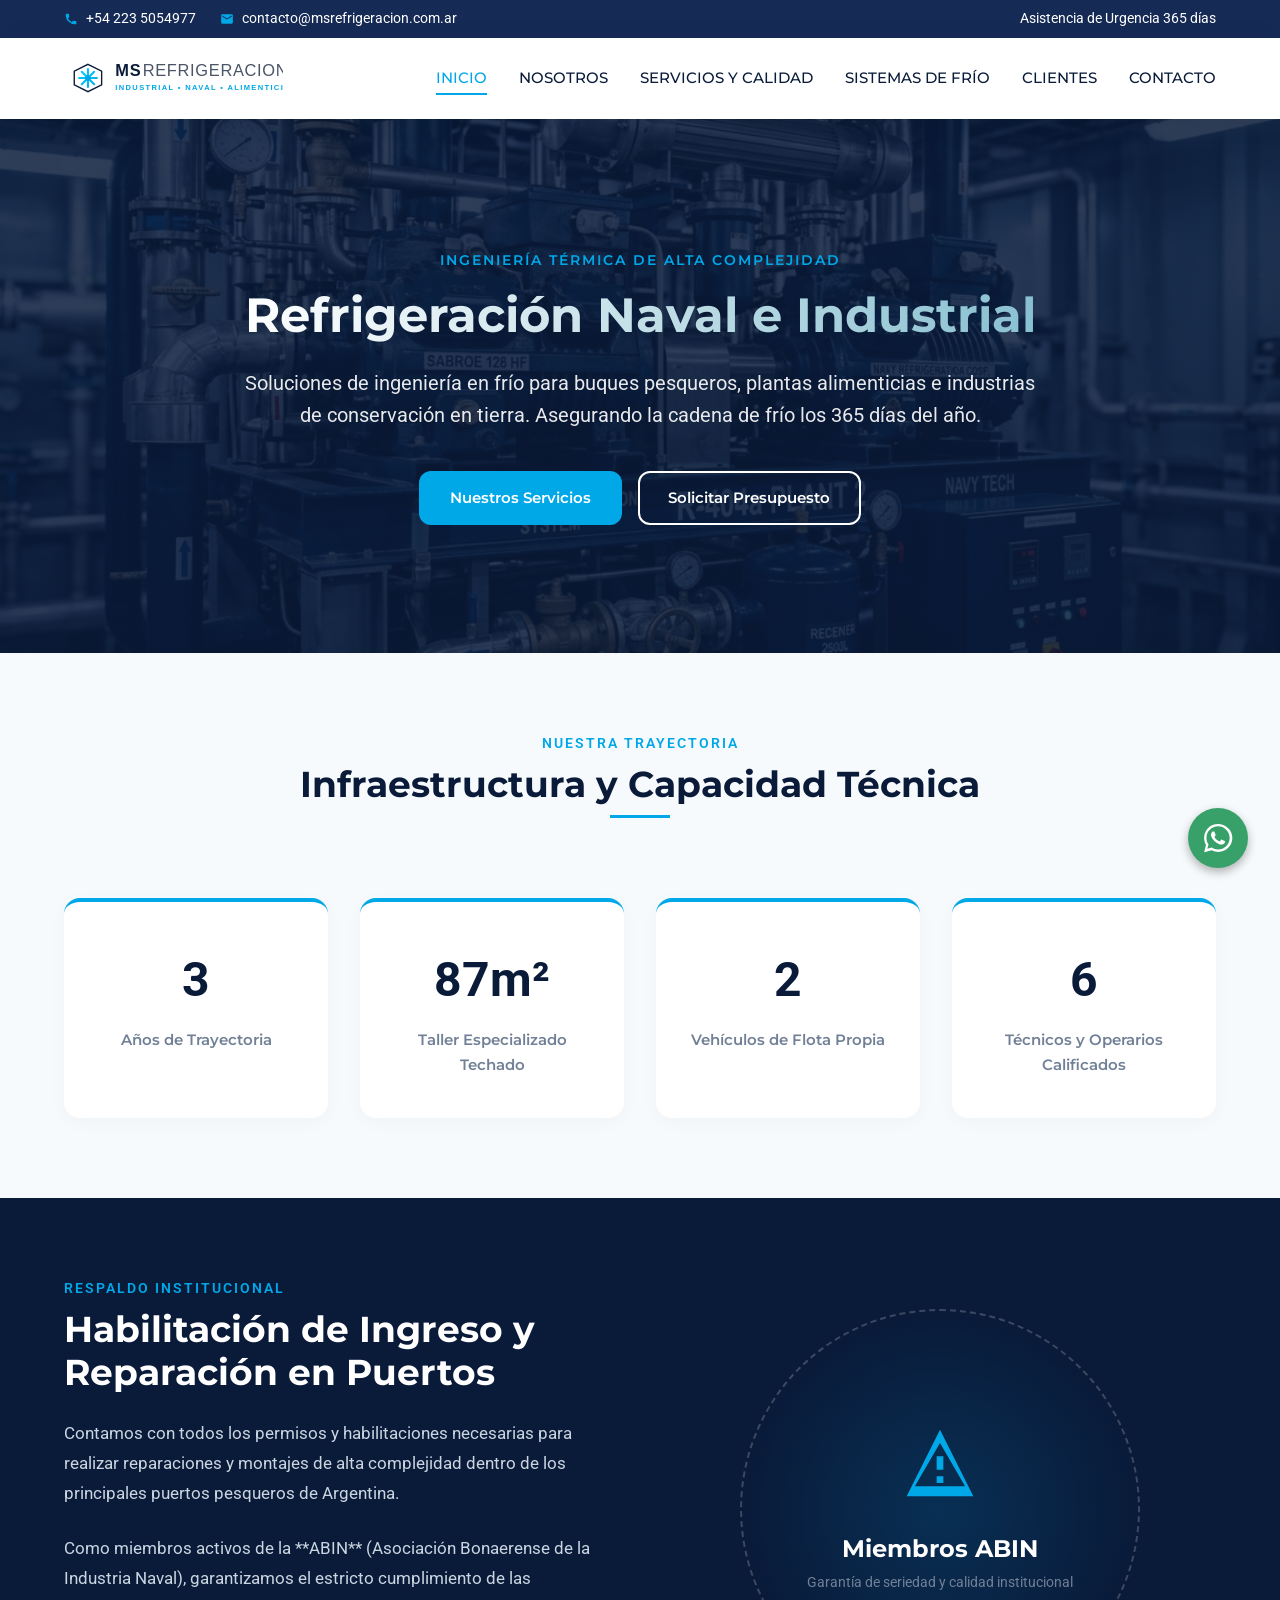
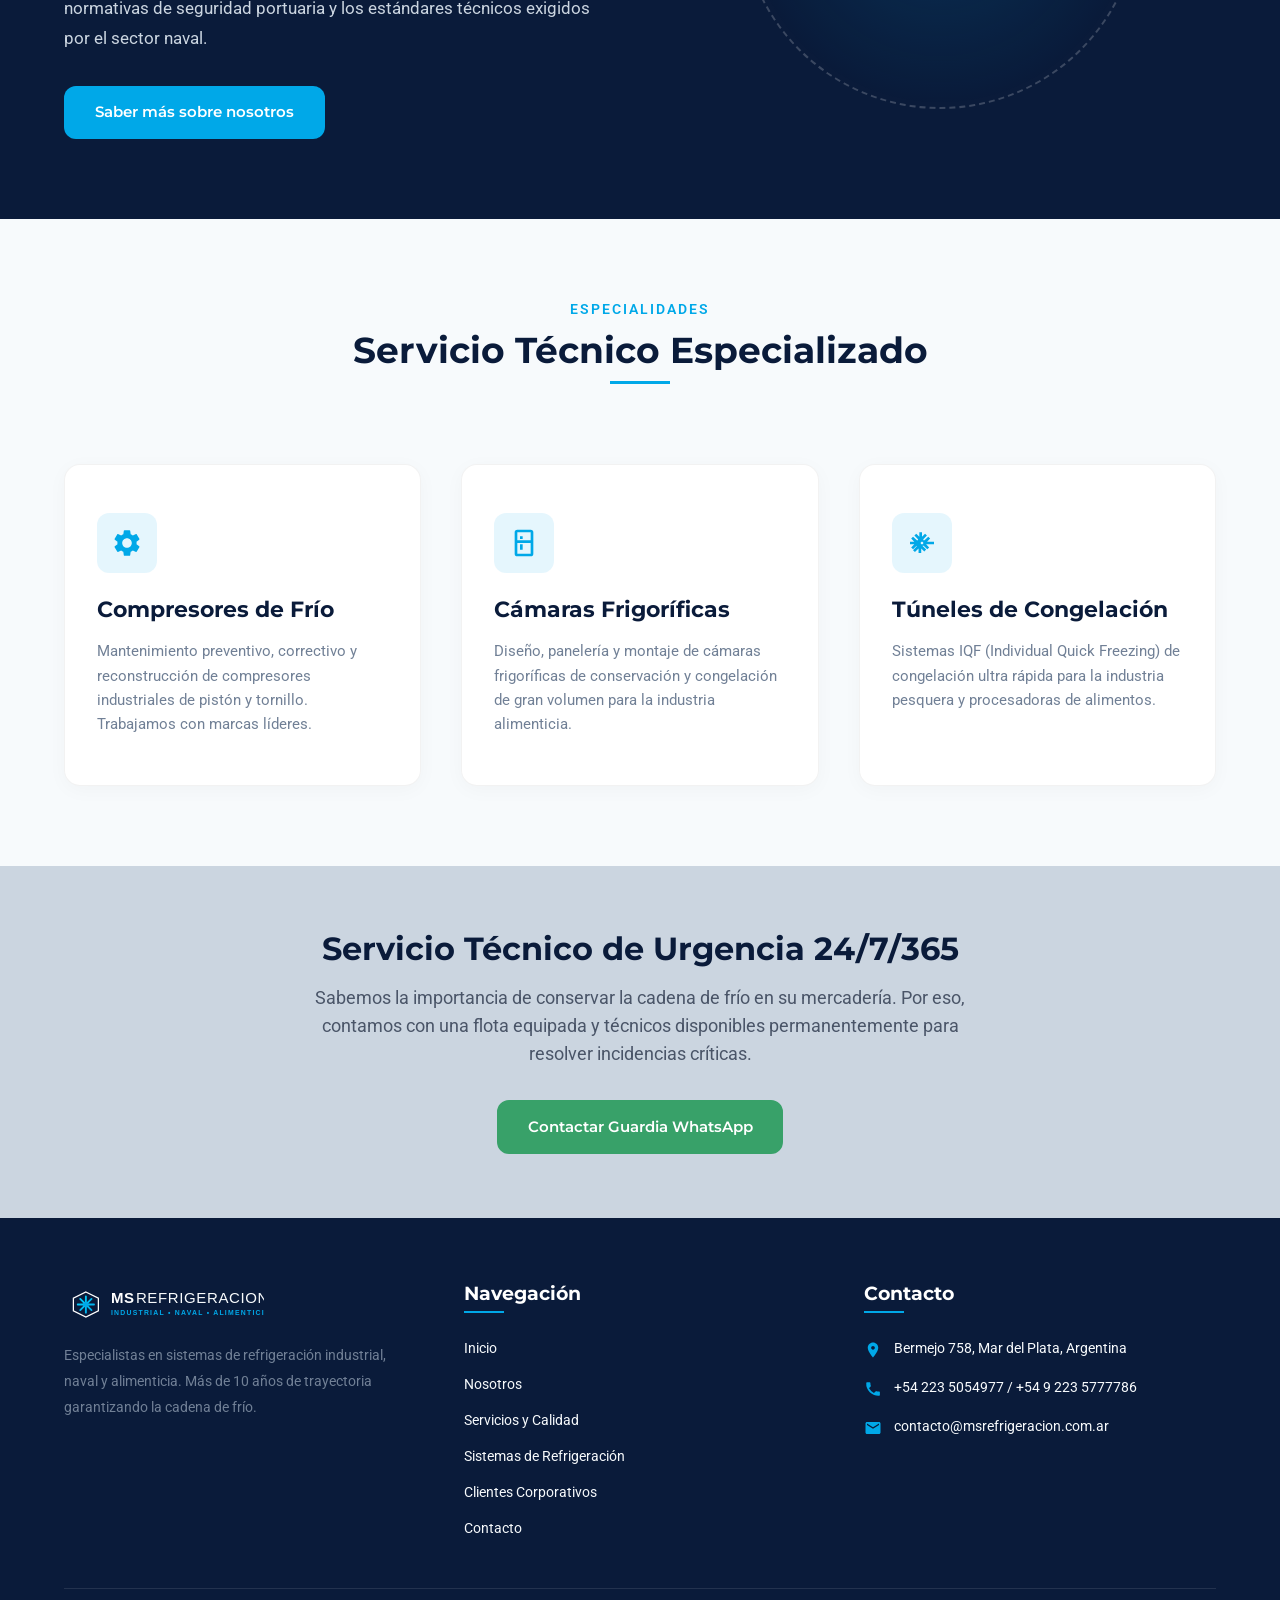
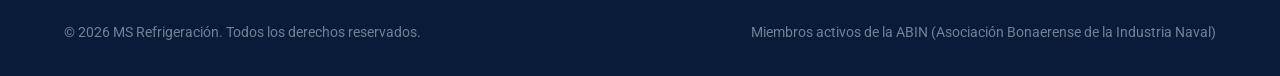
==== commit 8d4a3549: "feat: rediseño premium e interactividad con scroll reveal" ====
--- a/index.html
+++ b/index.html
@@ -81,26 +81,26 @@
     <!-- Key Statistics -->
     <section class="section" id="stats">
       <div class="container">
-        <div class="section-title-wrap">
+        <div class="section-title-wrap reveal">
           <span class="section-tag">Nuestra Trayectoria</span>
           <h2 class="section-title">Infraestructura y Capacidad Técnica</h2>
         </div>
         
-        <div class="stats-grid">
-          <div class="stat-card">
-            <span class="stat-number">+10</span>
+        <div class="stats-grid reveal">
+          <div class="stat-card">
+            <span class="stat-number" data-target="10">0</span>
             <span class="stat-label">Años de Trayectoria</span>
           </div>
           <div class="stat-card">
-            <span class="stat-number">300m²</span>
+            <span class="stat-number"><span data-target="300">0</span>m²</span>
             <span class="stat-label">Taller Especializado Techado</span>
           </div>
           <div class="stat-card">
-            <span class="stat-number">5</span>
+            <span class="stat-number" data-target="5">0</span>
             <span class="stat-label">Vehículos de Flota Propia</span>
           </div>
           <div class="stat-card">
-            <span class="stat-number">20</span>
+            <span class="stat-number" data-target="20">0</span>
             <span class="stat-label">Técnicos y Operarios Calificados</span>
           </div>
         </div>
@@ -110,7 +110,7 @@
     <!-- Core Value Proposition & ABIN Habilitation -->
     <section class="section section-dark" id="value-prop">
       <div class="container">
-        <div class="contact-layout">
+        <div class="contact-layout reveal">
           <div>
             <span class="section-tag text-accent">Respaldo Institucional</span>
             <h2 class="abin-title">Habilitación de Ingreso y Reparación en Puertos</h2>
@@ -140,12 +140,12 @@
     <!-- Services Overview -->
     <section class="section" id="services-overview">
       <div class="container">
-        <div class="section-title-wrap">
+        <div class="section-title-wrap reveal">
           <span class="section-tag">Especialidades</span>
           <h2 class="section-title">Servicio Técnico Especializado</h2>
         </div>
         
-        <div class="features-grid">
+        <div class="features-grid reveal">
           <div class="feature-card">
             <div class="feature-icon-wrap">
               <svg xmlns="http://www.w3.org/2000/svg" viewBox="0 0 24 24"><path d="M19.14 12.94c.04-.3.06-.61.06-.94 0-.32-.02-.64-.07-.94l2.03-1.58c.18-.14.23-.41.12-.61l-1.92-3.32c-.12-.22-.37-.29-.59-.22l-2.39.96c-.5-.38-1.03-.7-1.62-.94l-.36-2.54c-.04-.24-.24-.41-.48-.41h-3.84c-.24 0-.43.17-.47.41l-.36 2.54c-.59.24-1.13.57-1.62.94l-2.39-.96c-.22-.08-.47 0-.59.22L2.74 8.87c-.12.21-.08.47.12.61l2.03 1.58c-.05.3-.09.63-.09.94s.02.64.07.94l-2.03 1.58c-.18.14-.23.41-.12.61l1.92 3.32c.12.22.37.29.59.22l2.39-.96c.5.38 1.03.7 1.62.94l.36 2.54c.05.24.24.41.48.41h3.84c.24 0.01.44-.17.47-.41l.36-2.54c.59-.24 1.13-.56 1.62-.94l2.39.96c.22.08.47 0 .59-.22l1.92-3.32c.12-.22.07-.47-.12-.61l-2.01-1.58zM12 15.6c-1.98 0-3.6-1.62-3.6-3.6s1.62-3.6 3.6-3.6 3.6 1.62 3.6 3.6-1.62 3.6-3.6 3.6z"/></svg>
@@ -175,7 +175,7 @@
 
     <!-- Urgency / Emergency Service Banner -->
     <section class="section urgency-banner">
-      <div class="container text-center">
+      <div class="container text-center reveal">
         <h2 class="urgency-title">Servicio Técnico de Urgencia 24/7/365</h2>
         <p class="urgency-text">
           Sabemos la importancia de conservar la cadena de frío en su mercadería. Por eso, contamos con una flota equipada y técnicos disponibles permanentemente para resolver incidencias críticas.
--- a/css/styles.css
+++ b/css/styles.css
@@ -115,7 +115,7 @@
   font-family: var(--font-headers);
   font-weight: 600;
   padding: 0.8rem 1.8rem;
-  border-radius: 4px;
+  border-radius: 12px;
   border: 2px solid transparent;
   cursor: pointer;
   text-align: center;
@@ -223,11 +223,47 @@
 }
 
 .main-header {
-  background-color: var(--color-bg-white);
+  background-color: rgba(255, 255, 255, 0.9);
+  backdrop-filter: blur(12px);
+  -webkit-backdrop-filter: blur(12px);
   position: sticky;
   top: 0;
   z-index: 100;
-  box-shadow: var(--shadow-md);
+  box-shadow: 0 4px 30px rgba(0, 0, 0, 0.05);
+  border-bottom: 1px solid rgba(255, 255, 255, 0.3);
+  transition: var(--transition-normal);
+}
+
+.main-header.scrolled {
+  background-color: rgba(255, 255, 255, 0.95);
+  box-shadow: 0 4px 30px rgba(0, 0, 0, 0.1);
+}
+
+.main-header.scrolled .container {
+  height: 65px; /* Reduce height on scroll */
+}
+
+/* Animations base */
+@keyframes fadeInUp {
+  from {
+    opacity: 0;
+    transform: translateY(30px);
+  }
+  to {
+    opacity: 1;
+    transform: translateY(0);
+  }
+}
+
+.reveal {
+  opacity: 0;
+  transform: translateY(30px);
+  transition: all 0.8s cubic-bezier(0.5, 0, 0, 1);
+}
+
+.reveal.active {
+  opacity: 1;
+  transform: translateY(0);
 }
 
 .main-header .container {
@@ -235,6 +271,7 @@
   justify-content: space-between;
   align-items: center;
   height: 80px;
+  transition: var(--transition-normal);
 }
 
 .logo-link img {
@@ -420,12 +457,19 @@
   font-size: 3rem;
   margin-bottom: 1.5rem;
   line-height: 1.15;
+  background: linear-gradient(to right, #ffffff, #88c0d0);
+  -webkit-background-clip: text;
+  -webkit-text-fill-color: transparent;
+  background-clip: text;
+  animation: fadeInUp 1s ease-out forwards;
 }
 
 .hero p {
   font-size: 1.25rem;
   margin-bottom: 2.5rem;
   color: rgba(255,255,255,0.9);
+  opacity: 0;
+  animation: fadeInUp 1s ease-out 0.3s forwards;
 }
 
 .hero-buttons {
@@ -433,6 +477,8 @@
   gap: 1rem;
   justify-content: center;
   flex-wrap: wrap;
+  opacity: 0;
+  animation: fadeInUp 1s ease-out 0.6s forwards;
 }
 
 /* Section Titles */
@@ -481,15 +527,15 @@
   background-color: var(--color-bg-white);
   padding: 2.5rem 2rem;
   text-align: center;
-  border-radius: 4px;
-  box-shadow: var(--shadow-sm);
+  border-radius: 16px;
+  box-shadow: 0 4px 20px rgba(0, 0, 0, 0.03);
   border-top: 4px solid var(--color-accent);
-  transition: var(--transition-normal);
+  transition: all 0.4s cubic-bezier(0.175, 0.885, 0.32, 1.275);
 }
 
 .stat-card:hover {
-  transform: translateY(-5px);
-  box-shadow: var(--shadow-lg);
+  transform: translateY(-10px) scale(1.02);
+  box-shadow: 0 15px 30px rgba(0, 0, 0, 0.1);
 }
 
 .stat-number {
@@ -517,22 +563,26 @@
 .feature-card {
   background-color: var(--color-bg-white);
   padding: 3rem 2rem;
-  border-radius: 4px;
-  box-shadow: var(--shadow-sm);
-  transition: var(--transition-normal);
+  border-radius: 16px;
+  box-shadow: 0 4px 20px rgba(0, 0, 0, 0.03);
+  transition: all 0.4s cubic-bezier(0.175, 0.885, 0.32, 1.275);
   border: 1px solid rgba(0,0,0,0.05);
 }
 
 .feature-card:hover {
-  transform: translateY(-5px);
-  box-shadow: var(--shadow-lg);
+  transform: translateY(-10px);
+  box-shadow: 0 15px 30px rgba(0, 0, 0, 0.08);
+}
+
+.feature-card:hover .feature-icon-wrap svg {
+  transform: scale(1.15) rotate(5deg);
 }
 
 .feature-icon-wrap {
   width: 60px;
   height: 60px;
   background-color: rgba(0, 168, 232, 0.1);
-  border-radius: 4px;
+  border-radius: 12px;
   display: flex;
   align-items: center;
   justify-content: center;
@@ -543,6 +593,7 @@
   width: 32px;
   height: 32px;
   fill: var(--color-accent);
+  transition: all 0.3s ease;
 }
 
 .feature-card h3 {
@@ -571,8 +622,8 @@
 .contact-card-wrap {
   background-color: var(--color-bg-white);
   padding: 3rem;
-  border-radius: 4px;
-  box-shadow: var(--shadow-md);
+  border-radius: 16px;
+  box-shadow: 0 10px 30px rgba(0, 0, 0, 0.05);
 }
 
 .contact-card-wrap h3 {
@@ -596,8 +647,16 @@
   width: 100%;
   padding: 0.8rem 1rem;
   border: 1px solid rgba(0,0,0,0.15);
-  border-radius: 4px;
+  border-radius: 8px;
   font-family: var(--font-body);
+  transition: var(--transition-normal);
+}
+
+.form-control:focus {
+  border-color: var(--color-accent);
+  outline: none;
+  box-shadow: 0 0 0 3px rgba(0, 168, 232, 0.2);
+}
   font-size: 0.95rem;
   transition: var(--transition-fast);
 }
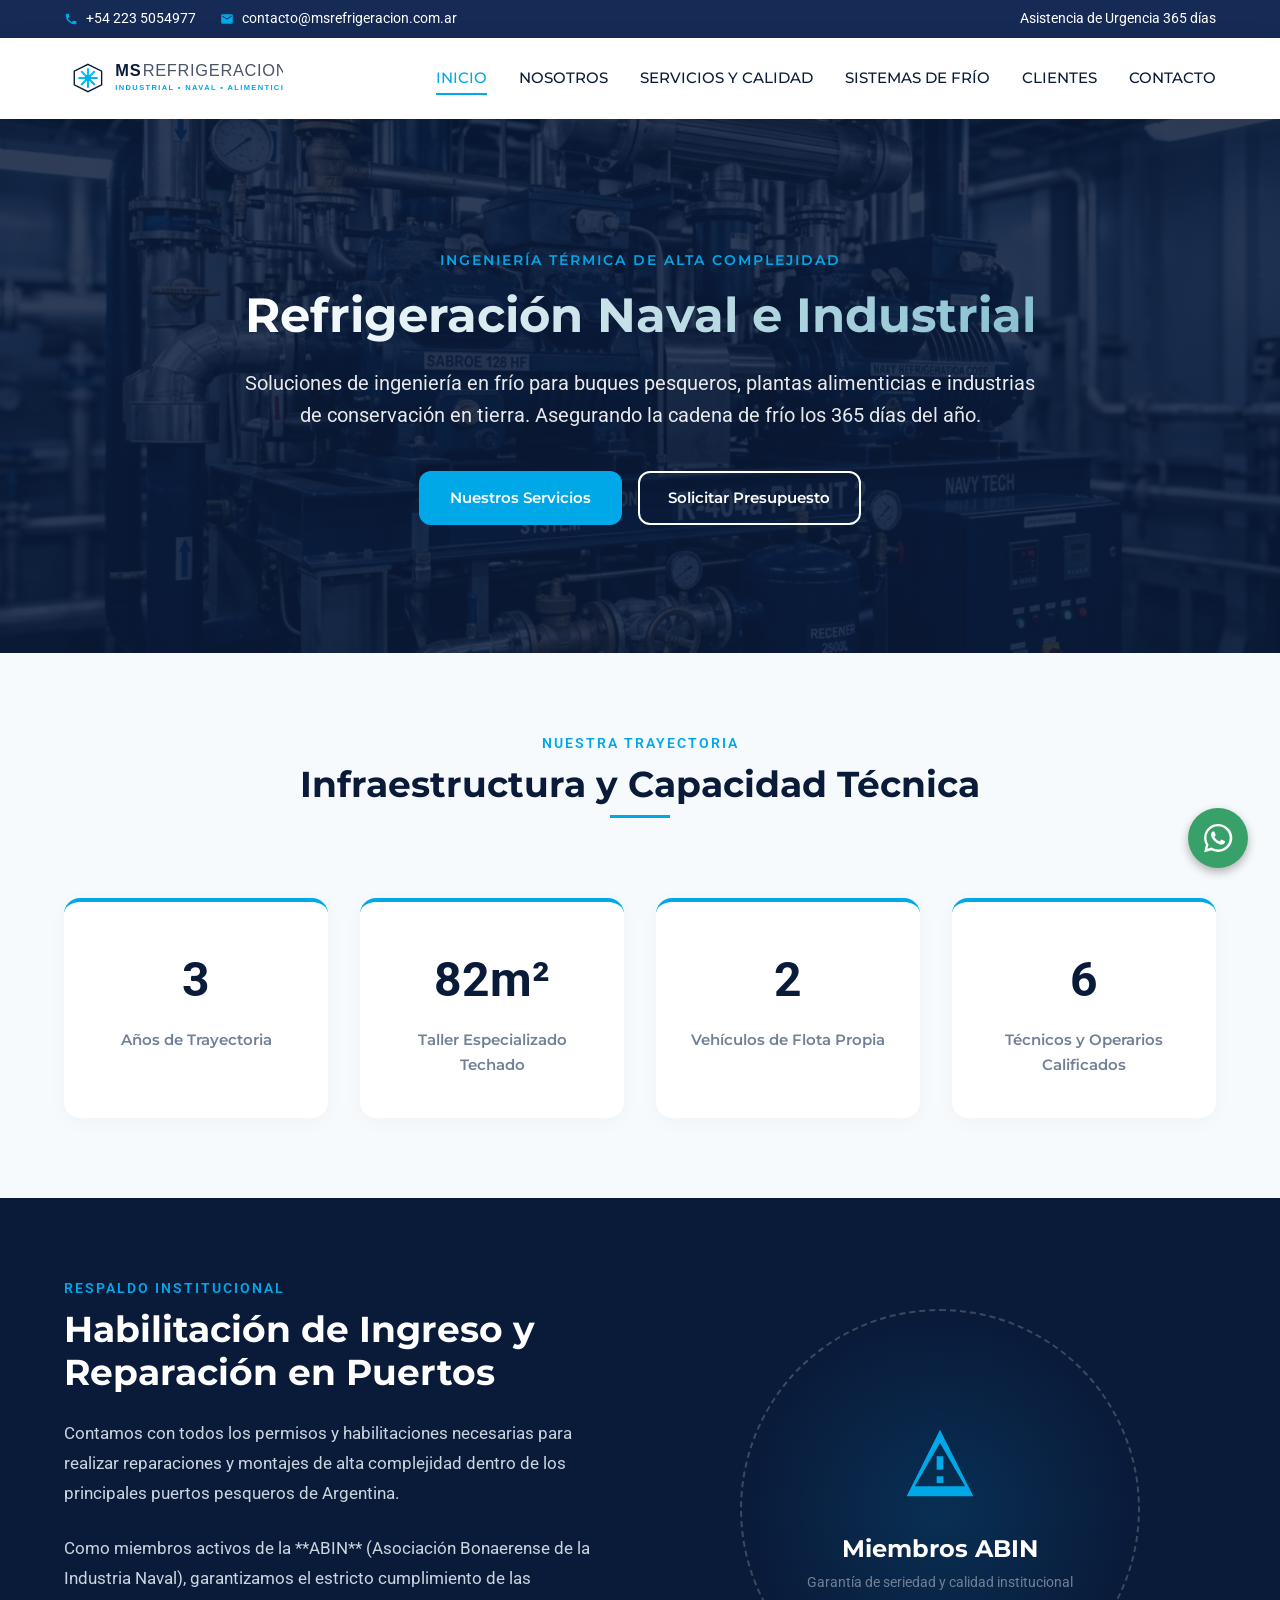
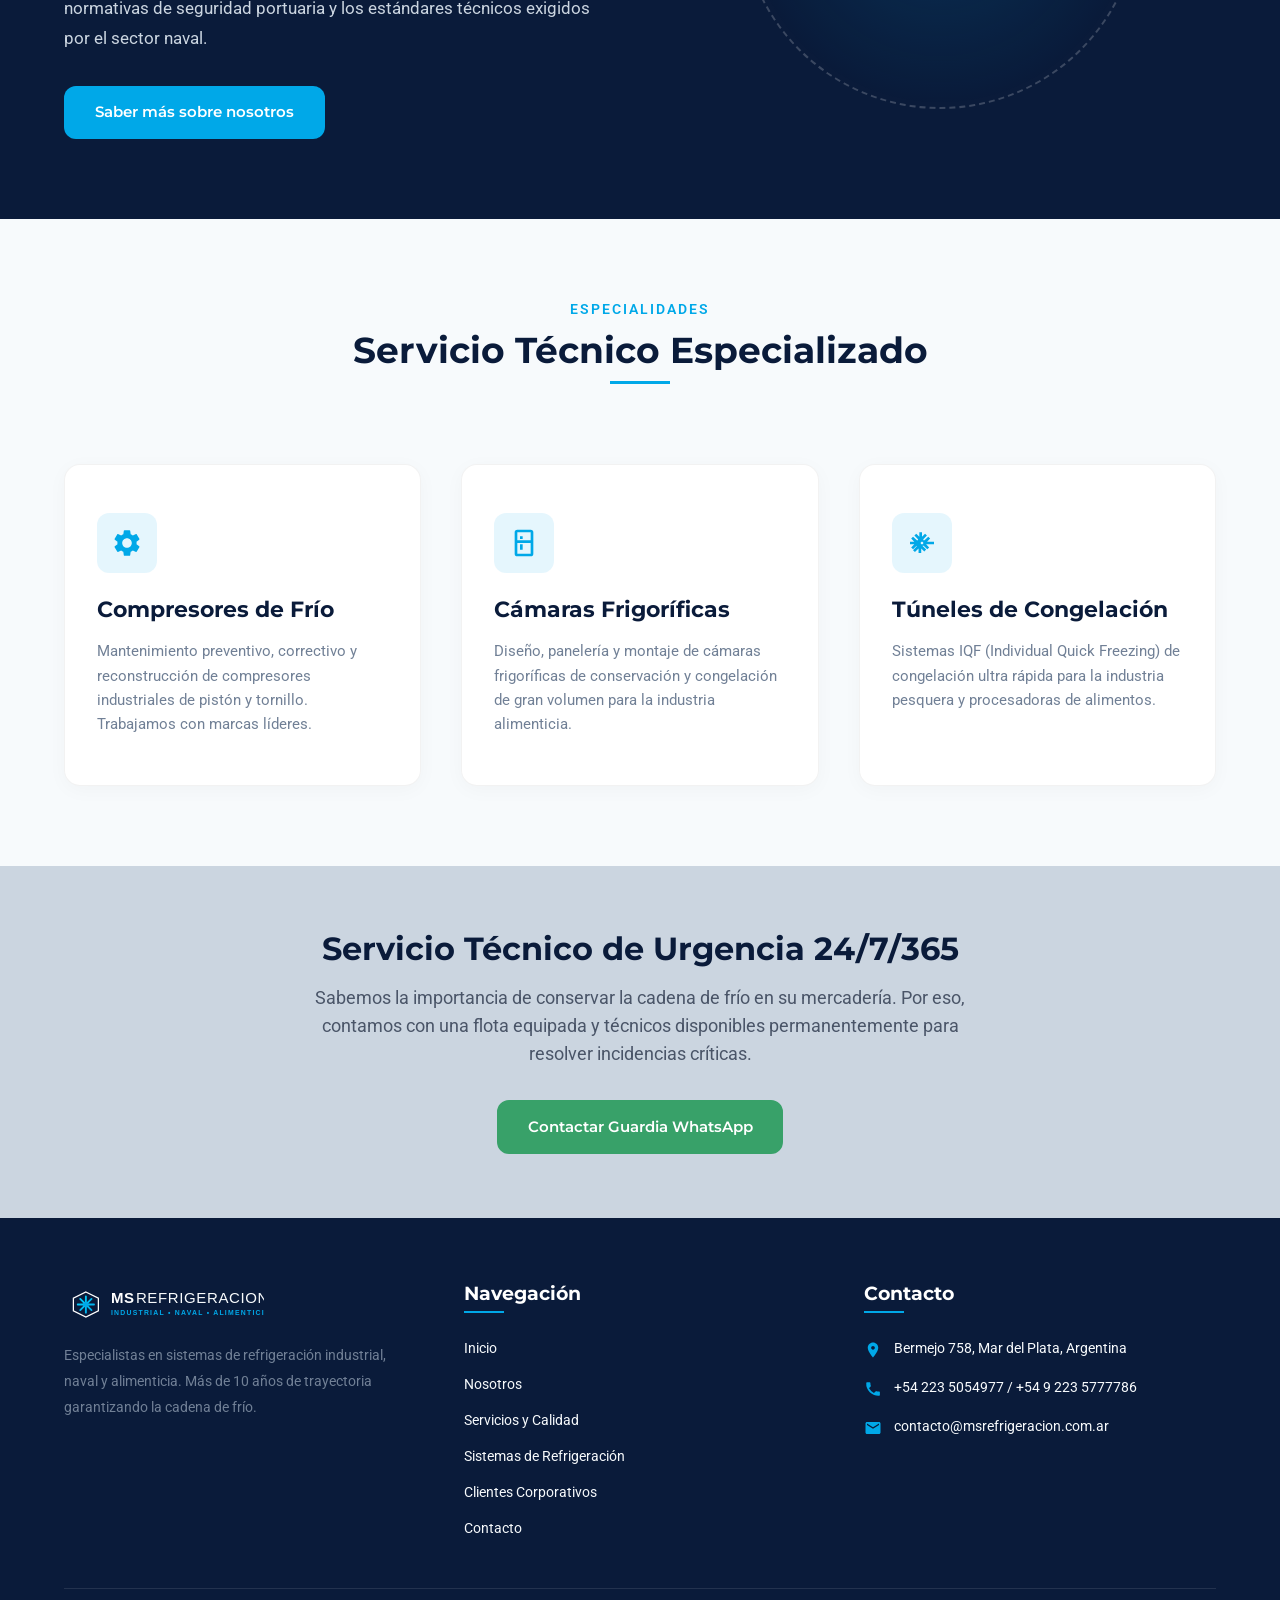
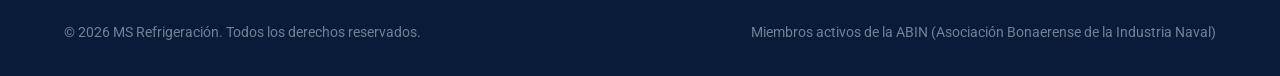
==== commit 7731f422: "fix: cache busting" ====
--- a/index.html
+++ b/index.html
@@ -8,10 +8,10 @@
   <link rel="canonical" href="https://msrefrigeracion.com.ar/">
   
   <!-- CSS Stylesheet -->
-  <link rel="stylesheet" href="css/styles.css">
+  <link rel="stylesheet" href="css/styles.css?v=2" >
   
   <!-- JavaScript file (Deferred) -->
-  <script src="js/main.js" defer></script>
+  <script src="js/main.js?v=2" defer></script>
   
   <!-- Favicon -->
   <link rel="icon" href="assets/images/logo.svg" type="image/svg+xml">
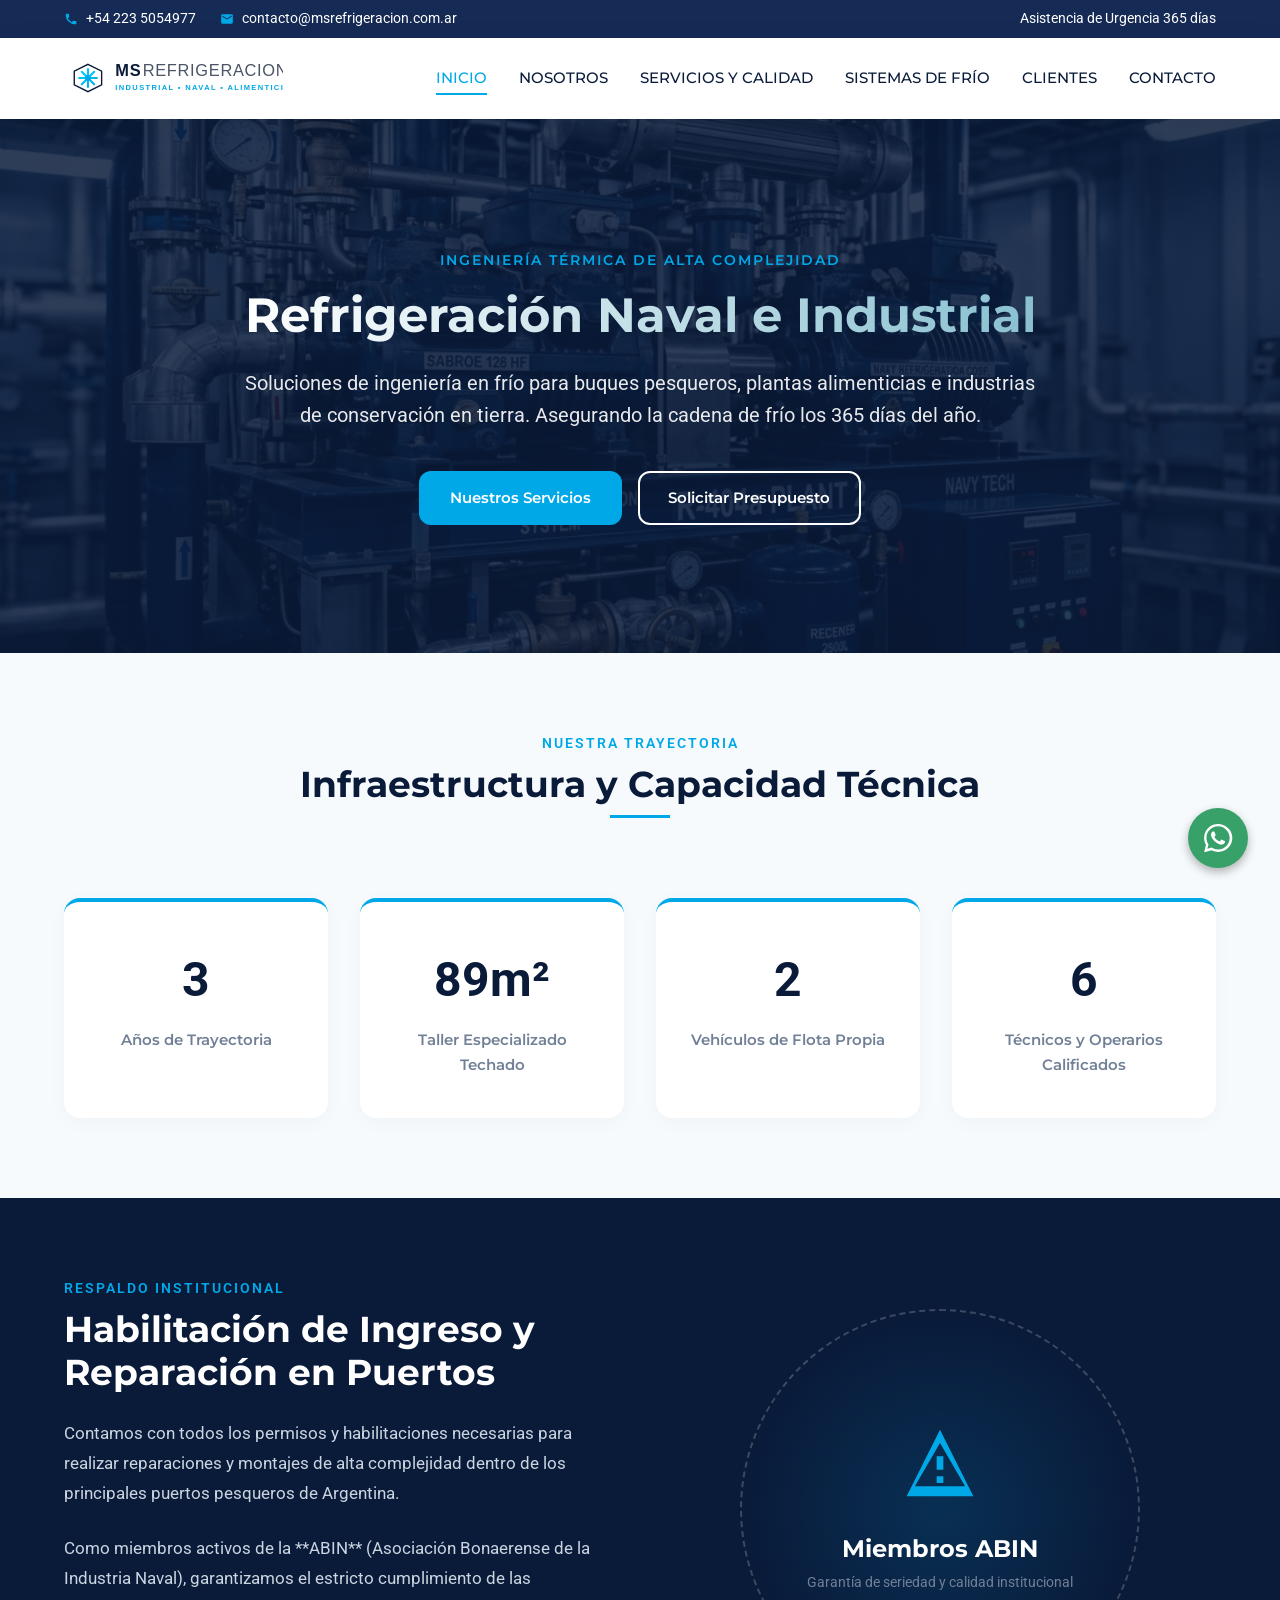
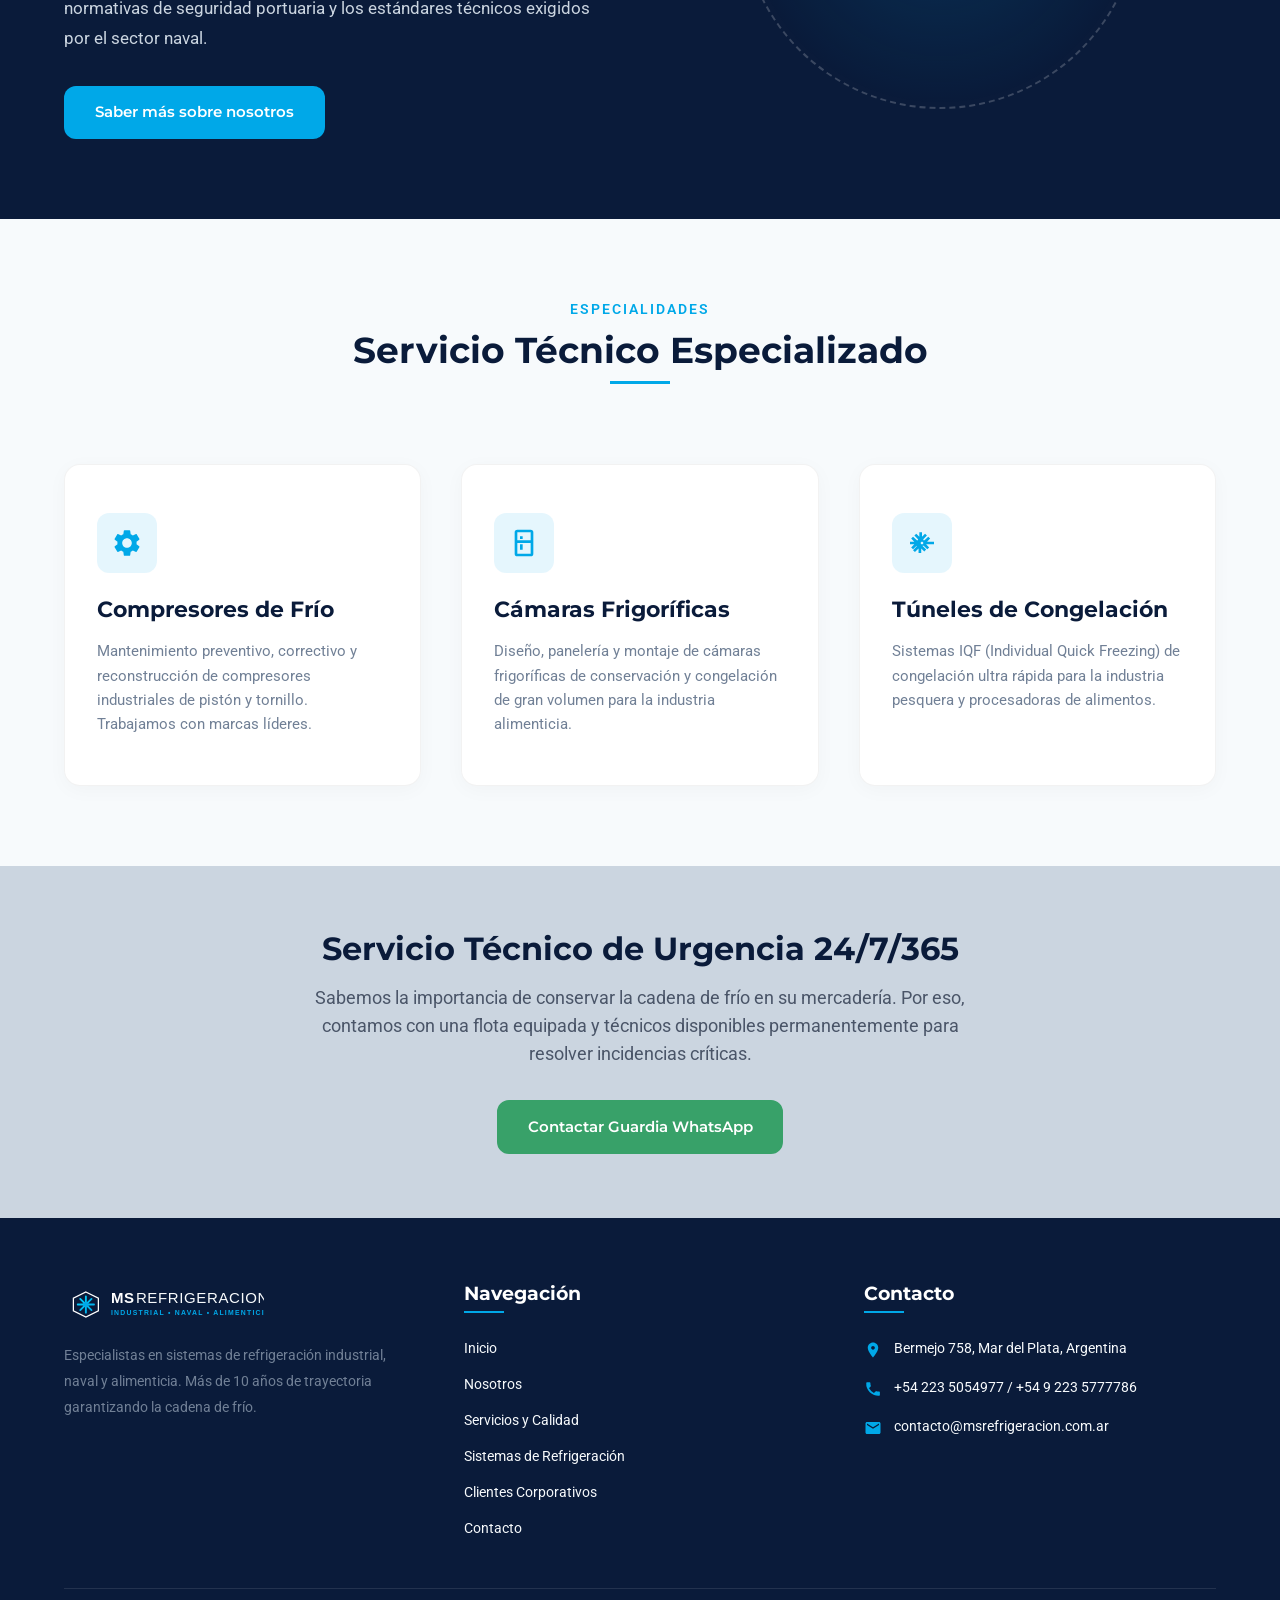
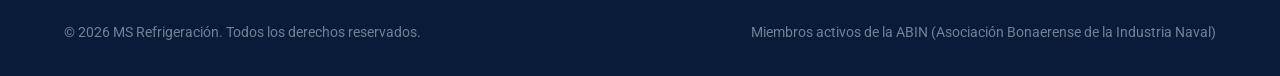
==== commit d364e12d: "feat: optimizaciones globales de seo, negocio, formulario calificador y FAQs" ====
--- a/index.html
+++ b/index.html
@@ -7,11 +7,79 @@
   <meta name="description" content="Especialistas en refrigeración industrial, naval y alimenticia en Mar del Plata. Más de 10 años de experiencia. Asistencia de urgencia 365 días del año. Miembros de ABIN.">
   <link rel="canonical" href="https://msrefrigeracion.com.ar/">
   
+  <!-- Open Graph / Facebook -->
+  <meta property="og:type" content="website">
+  <meta property="og:url" content="https://msrefrigeracion.com.ar/">
+  <meta property="og:title" content="MS Refrigeración | Refrigeración Industrial y Naval">
+  <meta property="og:description" content="Especialistas en frío industrial, naval y alimenticio en Mar del Plata. Asistencia de urgencia 24/7/365. Miembros activos de la ABIN.">
+  <meta property="og:image" content="https://msrefrigeracion.com.ar/assets/images/logo.png">
+
+  <!-- Twitter -->
+  <meta property="twitter:card" content="summary_large_image">
+  <meta property="twitter:url" content="https://msrefrigeracion.com.ar/">
+  <meta property="twitter:title" content="MS Refrigeración | Refrigeración Industrial y Naval">
+  <meta property="twitter:description" content="Especialistas en frío industrial, naval y alimenticio en Mar del Plata. Asistencia de urgencia 24/7/365. Miembros activos de la ABIN.">
+  <meta property="twitter:image" content="https://msrefrigeracion.com.ar/assets/images/logo.png">
+
+  <!-- Schema.org JSON-LD LocalBusiness -->
+  <script type="application/ld+json">
+  {
+    "@context": "https://schema.org",
+    "@type": "LocalBusiness",
+    "name": "MS Refrigeración",
+    "image": "https://msrefrigeracion.com.ar/assets/images/logo.svg",
+    "@id": "https://msrefrigeracion.com.ar/#localbusiness",
+    "url": "https://msrefrigeracion.com.ar/",
+    "telephone": "+542235054977",
+    "priceRange": "$$$",
+    "address": {
+      "@type": "PostalAddress",
+      "streetAddress": "Bermejo 758",
+      "addressLocality": "Mar del Plata",
+      "addressRegion": "Buenos Aires",
+      "postalCode": "7600",
+      "addressCountry": "AR"
+    },
+    "geo": {
+      "@type": "GeoCoordinates",
+      "latitude": -38.035417,
+      "longitude": -57.545833
+    },
+    "openingHoursSpecification": [
+      {
+        "@type": "OpeningHoursSpecification",
+        "dayOfWeek": [
+          "Monday",
+          "Tuesday",
+          "Wednesday",
+          "Thursday",
+          "Friday"
+        ],
+        "opens": "08:00",
+        "closes": "17:00"
+      },
+      {
+        "@type": "OpeningHoursSpecification",
+        "dayOfWeek": [
+          "Saturday",
+          "Sunday"
+        ],
+        "opens": "00:00",
+        "closes": "23:59",
+        "description": "Servicio de guardia de urgencia 24 horas"
+      }
+    ],
+    "sameAs": [
+      "https://www.facebook.com/msrefrigeracion"
+    ]
+  }
+  </script>
+
   <!-- CSS Stylesheet -->
-  <link rel="stylesheet" href="css/styles.css?v=2" >
+  <link rel="stylesheet" href="css/styles.css">
   
   <!-- JavaScript file (Deferred) -->
-  <script src="js/main.js?v=2" defer></script>
+  <script src="js/main.js" defer></script>
   
   <!-- Favicon -->
   <link rel="icon" href="assets/images/logo.svg" type="image/svg+xml">
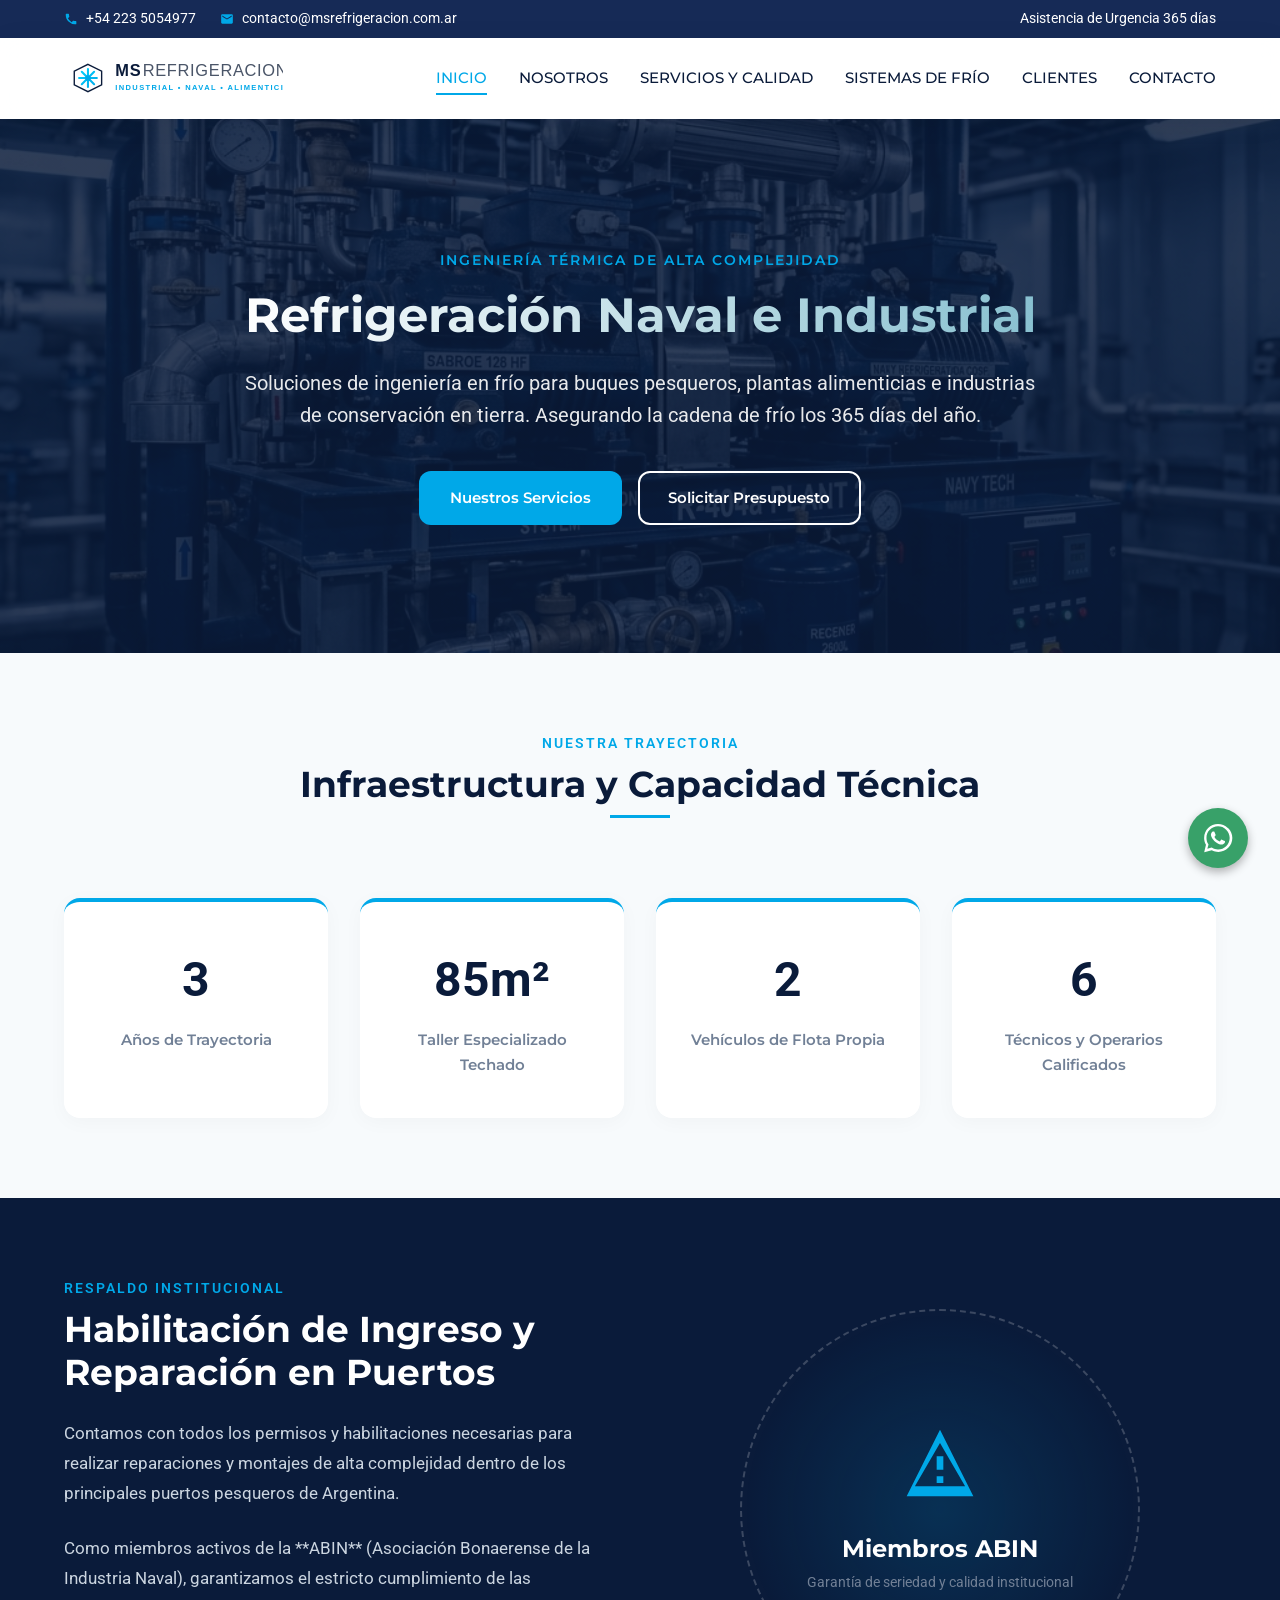
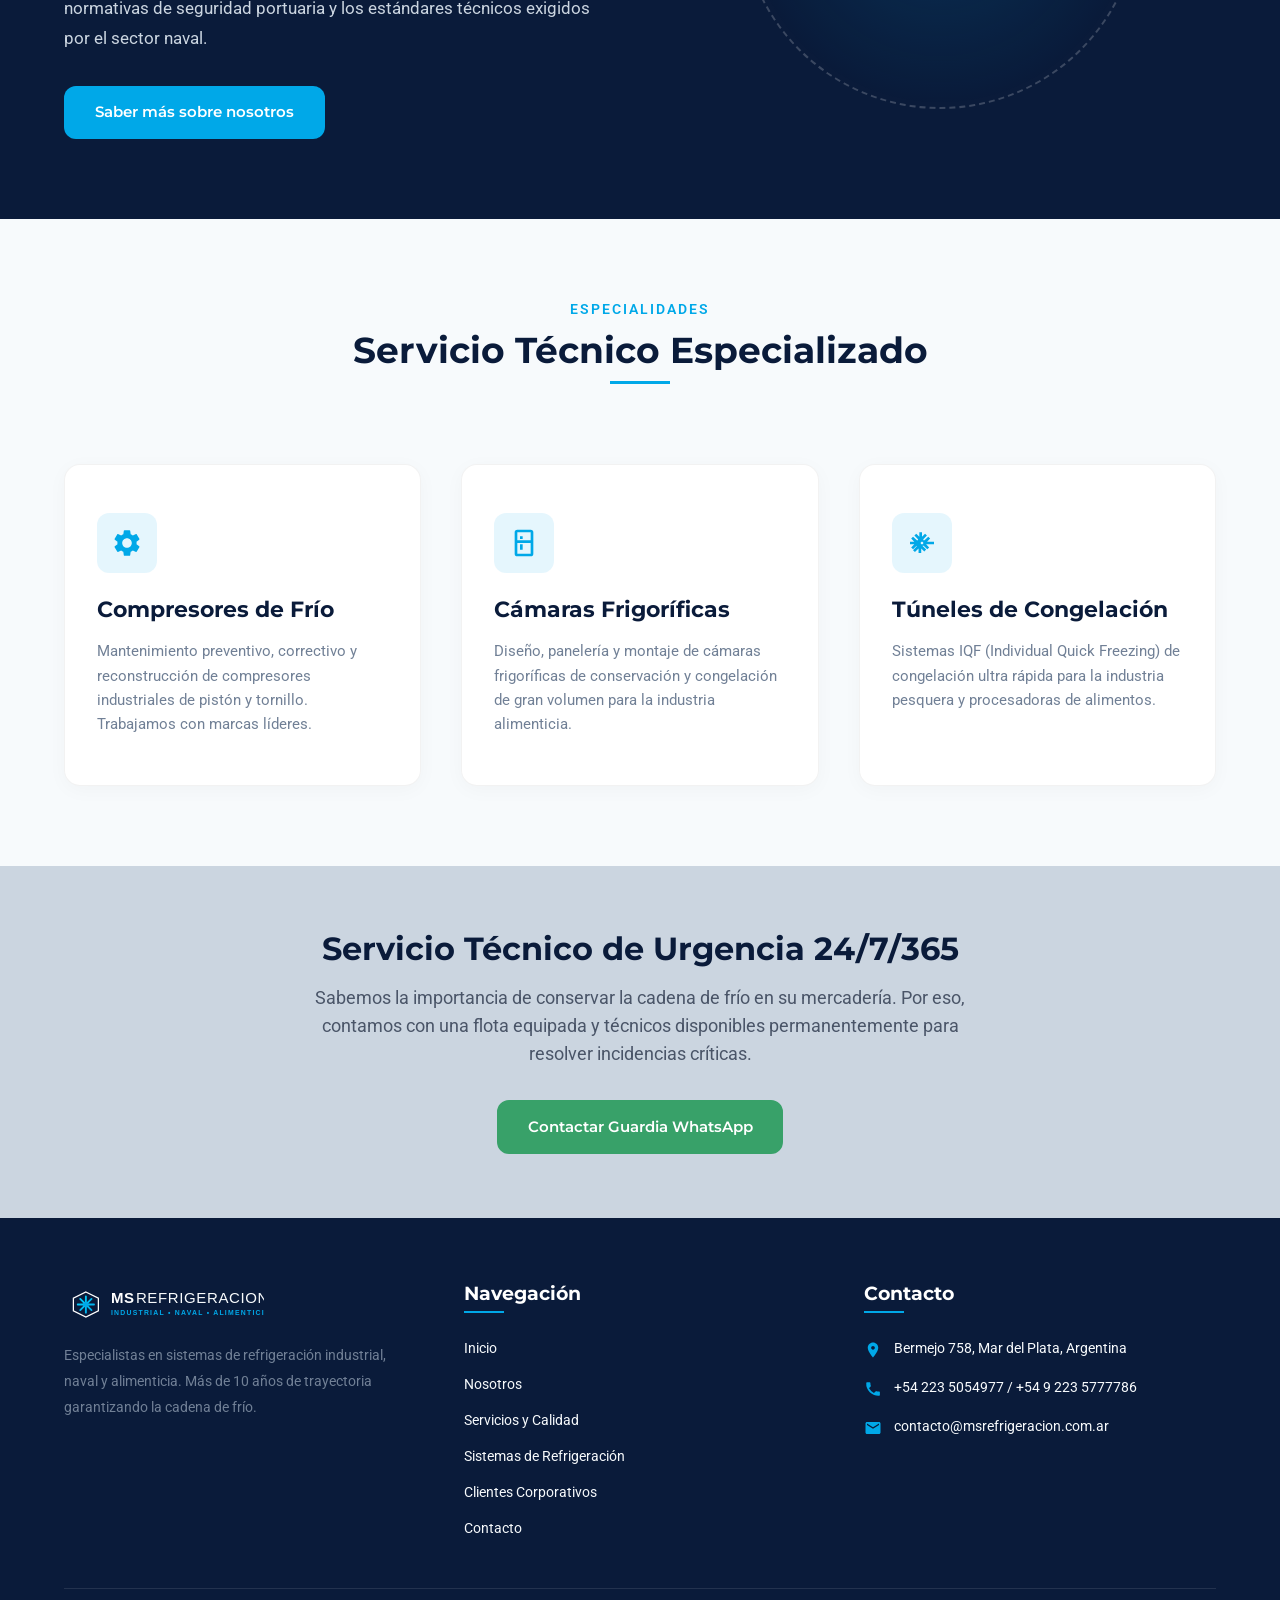
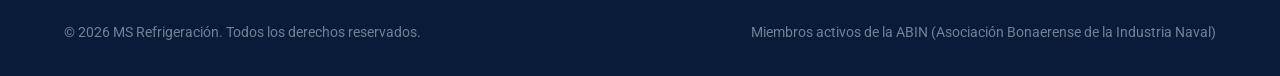
==== commit 9244521c: "Merge branch 'main' of https://github.com/rodrigo1234321/ms-refrigeracion-web" ====
--- a/index.html
+++ b/index.html
@@ -76,10 +76,10 @@
   </script>
 
   <!-- CSS Stylesheet -->
-  <link rel="stylesheet" href="css/styles.css">
+  <link rel="stylesheet" href="css/styles.css?v=2" >
   
   <!-- JavaScript file (Deferred) -->
-  <script src="js/main.js" defer></script>
+  <script src="js/main.js?v=2" defer></script>
   
   <!-- Favicon -->
   <link rel="icon" href="assets/images/logo.svg" type="image/svg+xml">
